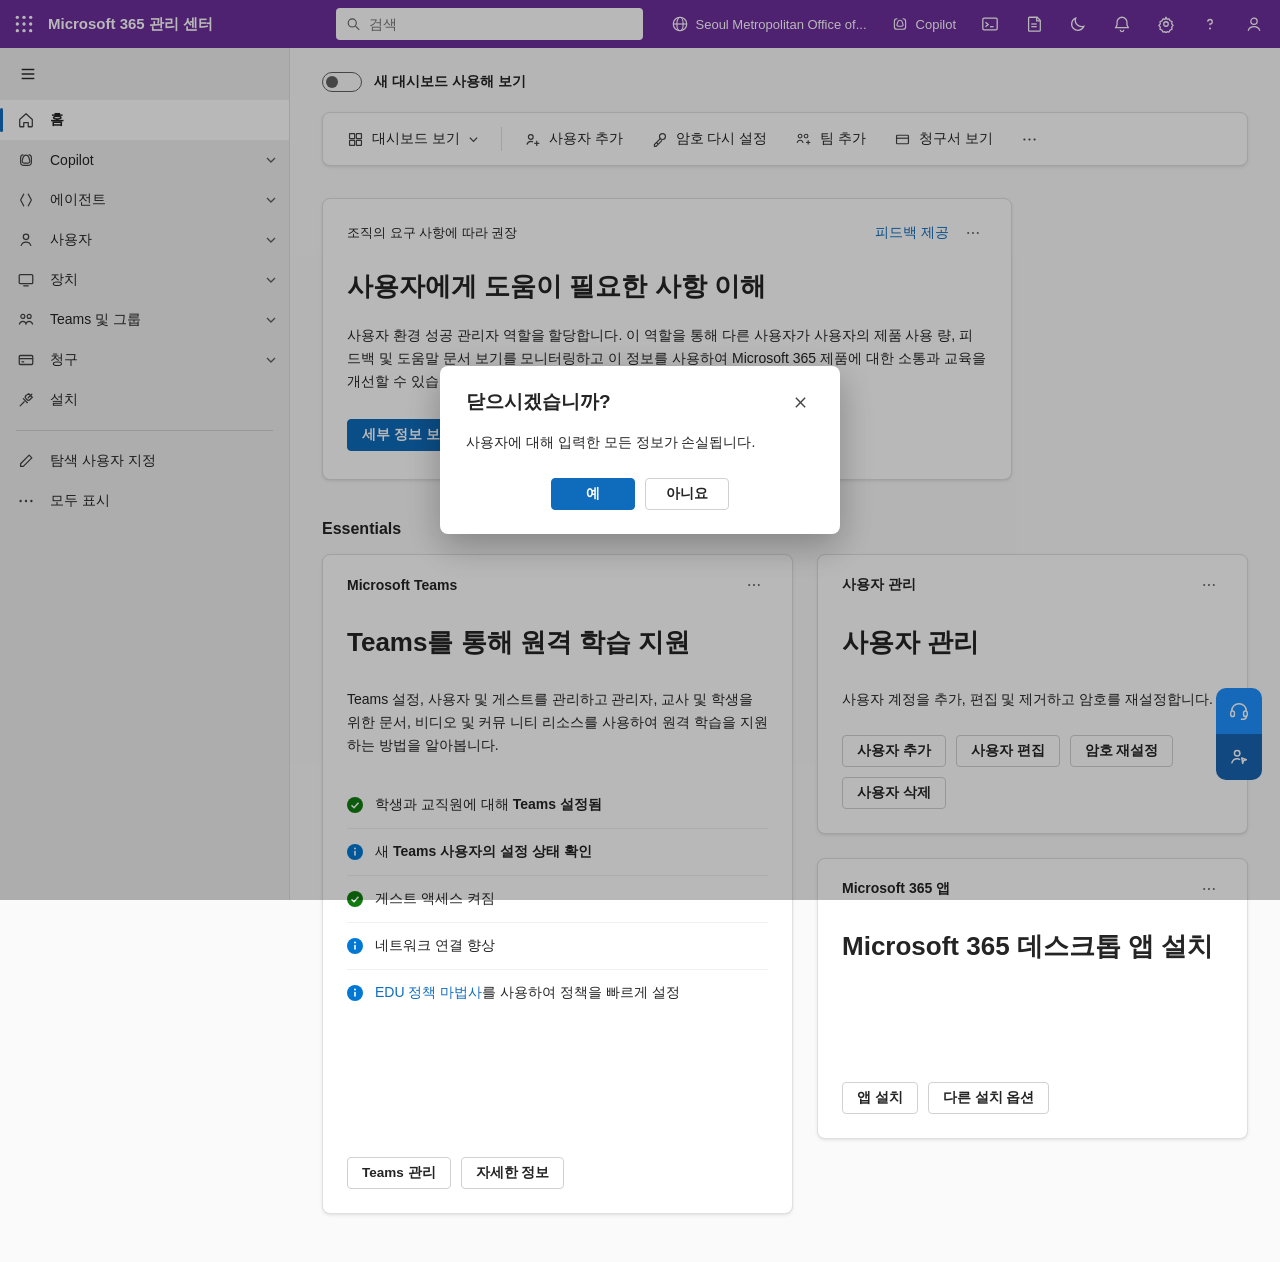
==== index.html @ 6710a13e "Add files via upload" ====
<!DOCTYPE html>
<html lang="ko">
<head>
<meta charset="UTF-8">
<meta name="viewport" content="width=device-width, initial-scale=1.0">
<title>홈 - Microsoft 365 관리 센터</title>
<link rel="stylesheet" href="styles.css">
</head>
<body>

<!-- ===== 상단 헤더 ===== -->
<header class="top-header">
  <div class="header-left">
    <button class="waffle-btn" title="앱 시작 관리자">
      <svg viewBox="0 0 24 24" width="20" height="20" fill="currentColor">
        <circle cx="4" cy="4" r="2"/><circle cx="12" cy="4" r="2"/><circle cx="20" cy="4" r="2"/>
        <circle cx="4" cy="12" r="2"/><circle cx="12" cy="12" r="2"/><circle cx="20" cy="12" r="2"/>
        <circle cx="4" cy="20" r="2"/><circle cx="12" cy="20" r="2"/><circle cx="20" cy="20" r="2"/>
      </svg>
    </button>
    <span class="header-title">Microsoft 365 관리 센터</span>
  </div>

  <div class="header-search">
    <svg viewBox="0 0 20 20" width="16" height="16" fill="none" stroke="currentColor" stroke-width="1.5">
      <circle cx="8.5" cy="8.5" r="5.5"/><line x1="13" y1="13" x2="18" y2="18"/>
    </svg>
    <input type="text" placeholder="검색">
  </div>

  <div class="header-right">
    <button class="header-org">
      <svg viewBox="0 0 20 20" width="18" height="18" fill="none" stroke="currentColor" stroke-width="1.3">
        <circle cx="10" cy="10" r="7.5"/>
        <ellipse cx="10" cy="10" rx="3.5" ry="7.5"/>
        <line x1="2.5" y1="10" x2="17.5" y2="10"/>
      </svg>
      <span>Seoul Metropolitan Office of...</span>
    </button>
    <button class="header-copilot">
      <svg viewBox="0 0 24 24" width="18" height="18" fill="none" stroke="currentColor" stroke-width="1.5">
        <path d="M12 3c4.97 0 9 4.03 9 9s-4.03 9-9 9-9-4.03-9-9 4.03-9 9-9z" opacity="0"/>
        <path d="M8 5c-2 0-3.5 1.5-3.5 3.5v7C4.5 17.5 6 19 8 19h8c2 0 3.5-1.5 3.5-3.5v-7C19.5 6.5 18 5 16 5" stroke-linecap="round"/>
        <path d="M9 9.5c.5-1.5 2-2.5 3-2.5s2.5 1 3 2.5l1 3c.5 1.5-.5 2.5-2 2.5h-4c-1.5 0-2.5-1-2-2.5l1-3z"/>
      </svg>
      <span>Copilot</span>
    </button>
    <button class="icon-btn" title="터미널">
      <svg viewBox="0 0 20 20" width="18" height="18" fill="none" stroke="currentColor" stroke-width="1.4">
        <rect x="2" y="3.5" width="16" height="13" rx="1.5"/>
        <polyline points="5,8 8,10.5 5,13"/><line x1="10" y1="13" x2="14" y2="13"/>
      </svg>
    </button>
    <button class="icon-btn" title="설명서">
      <svg viewBox="0 0 20 20" width="18" height="18" fill="none" stroke="currentColor" stroke-width="1.4">
        <path d="M5 2.5h8.5L17 6v11a1 1 0 0 1-1 1H5a1 1 0 0 1-1-1V3.5a1 1 0 0 1 1-1z"/>
        <polyline points="13,2.5 13,6.5 17,6.5"/><line x1="7" y1="10" x2="13" y2="10"/><line x1="7" y1="13" x2="13" y2="13"/>
      </svg>
    </button>
    <button class="icon-btn" title="다크 모드">
      <svg viewBox="0 0 20 20" width="18" height="18" fill="none" stroke="currentColor" stroke-width="1.4">
        <path d="M16.5 12.5A7 7 0 0 1 7.5 3.5a7 7 0 1 0 9 9z"/>
      </svg>
    </button>
    <button class="icon-btn" title="알림">
      <svg viewBox="0 0 20 20" width="18" height="18" fill="none" stroke="currentColor" stroke-width="1.4">
        <path d="M10 2.5a5.5 5.5 0 0 1 5.5 5.5v3l1.5 3h-14l1.5-3V8A5.5 5.5 0 0 1 10 2.5z"/>
        <path d="M8 16.5a2 2 0 0 0 4 0"/>
      </svg>
    </button>
    <button class="icon-btn" title="설정">
      <svg viewBox="0 0 20 20" width="18" height="18" fill="none" stroke="currentColor" stroke-width="1.4">
        <circle cx="10" cy="10" r="2.5"/>
        <path d="M10 2.5l1 2.2 2.4-.4 1.1 2.1 2.2 1-.4 2.4 1.6 1.8-1.6 1.8.4 2.4-2.2 1-1.1 2.1-2.4-.4-1 2.2-1-2.2-2.4.4-1.1-2.1-2.2-1 .4-2.4L2.1 11.7l1.6-1.8-.4-2.4 2.2-1 1.1-2.1 2.4.4 1-2.2z" stroke-linejoin="round"/>
      </svg>
    </button>
    <button class="icon-btn" title="도움말">
      <svg viewBox="0 0 20 20" width="18" height="18" fill="none" stroke="currentColor" stroke-width="1.4">
        <path d="M7.5 7.5A2.5 2.5 0 1 1 10 10v1.5"/><circle cx="10" cy="15" r="0.5" fill="currentColor"/>
      </svg>
    </button>
    <button class="icon-btn" title="계정">
      <svg viewBox="0 0 20 20" width="18" height="18" fill="none" stroke="currentColor" stroke-width="1.4">
        <circle cx="10" cy="7" r="3.5"/><path d="M3.5 17.5c1-3 3.5-4.5 6.5-4.5s5.5 1.5 6.5 4.5"/>
      </svg>
    </button>
  </div>
</header>

<div class="layout">

  <!-- ===== 좌측 메뉴 ===== -->
  <nav class="sidebar" id="sidebar">
    <button class="hamburger" id="hamburgerBtn" title="탐색 메뉴 축소">
      <svg viewBox="0 0 20 20" width="18" height="18" fill="none" stroke="currentColor" stroke-width="1.6">
        <line x1="3" y1="5" x2="17" y2="5"/><line x1="3" y1="10" x2="17" y2="10"/><line x1="3" y1="15" x2="17" y2="15"/>
      </svg>
    </button>

    <ul class="nav-list">
      <!-- 홈 -->
      <li class="nav-item active">
        <a href="#" class="nav-link" data-page="home">
          <span class="nav-icon">
            <svg viewBox="0 0 20 20" width="18" height="18" fill="none" stroke="currentColor" stroke-width="1.4">
              <path d="M3 9.5L10 3l7 6.5V17a.5.5 0 0 1-.5.5h-4V13h-5v4.5h-4A.5.5 0 0 1 3 17V9.5z" stroke-linejoin="round"/>
            </svg>
          </span>
          <span class="nav-label">홈</span>
        </a>
      </li>

      <!-- Copilot -->
      <li class="nav-item has-children">
        <button class="nav-link nav-toggle">
          <span class="nav-icon">
            <svg viewBox="0 0 20 20" width="18" height="18" fill="none" stroke="currentColor" stroke-width="1.3">
              <path d="M7 4c-1.8.3-3 1.8-3 3.6v4.8C4 14.5 5.7 16 7.8 16h4.4c2.1 0 3.8-1.5 3.8-3.6V7.6C16 5.8 14.8 4.3 13 4"/>
              <path d="M10 4.5c1.4 0 2.6.9 3 2.2l1.2 3.8c.5 1.6-.7 3-2.3 3H8.1c-1.6 0-2.8-1.4-2.3-3L7 6.7c.4-1.3 1.6-2.2 3-2.2z"/>
            </svg>
          </span>
          <span class="nav-label">Copilot</span>
          <span class="chevron">
            <svg viewBox="0 0 12 12" width="12" height="12" fill="none" stroke="currentColor" stroke-width="1.4">
              <polyline points="2,4 6,8 10,4"/>
            </svg>
          </span>
        </button>
        <ul class="sub-list">
          <li><a href="#">개요</a></li>
          <li><a href="#">커넥터</a></li>
          <li><a href="#">프롬프트</a></li>
          <li><a href="#">청구 및 사용량</a></li>
          <li><a href="#">설정</a></li>
          <li><a href="#">비용 관리</a></li>
        </ul>
      </li>

      <!-- 에이전트 -->
      <li class="nav-item has-children">
        <button class="nav-link nav-toggle">
          <span class="nav-icon">
            <svg viewBox="0 0 20 20" width="18" height="18" fill="none" stroke="currentColor" stroke-width="1.3">
              <path d="M7.5 3.5L4 10l3.5 6.5M12.5 3.5L16 10l-3.5 6.5" stroke-linecap="round" stroke-linejoin="round"/>
            </svg>
          </span>
          <span class="nav-label">에이전트</span>
          <span class="chevron">
            <svg viewBox="0 0 12 12" width="12" height="12" fill="none" stroke="currentColor" stroke-width="1.4">
              <polyline points="2,4 6,8 10,4"/>
            </svg>
          </span>
        </button>
        <ul class="sub-list">
          <li><a href="#">개요</a></li>
          <li><a href="#">모든 에이전트</a></li>
          <li><a href="#">도구</a></li>
          <li><a href="#">설정</a></li>
        </ul>
      </li>

      <!-- 사용자 -->
      <li class="nav-item has-children">
        <button class="nav-link nav-toggle">
          <span class="nav-icon">
            <svg viewBox="0 0 20 20" width="18" height="18" fill="none" stroke="currentColor" stroke-width="1.4">
              <circle cx="10" cy="6.5" r="3"/><path d="M4.5 16.5c.8-2.8 3-4.2 5.5-4.2s4.7 1.4 5.5 4.2"/>
            </svg>
          </span>
          <span class="nav-label">사용자</span>
          <span class="chevron">
            <svg viewBox="0 0 12 12" width="12" height="12" fill="none" stroke="currentColor" stroke-width="1.4">
              <polyline points="2,4 6,8 10,4"/>
            </svg>
          </span>
        </button>
        <ul class="sub-list">
          <li><a href="#" data-page="users">활성 사용자</a></li>
          <li><a href="#">연락처</a></li>
          <li><a href="#">게스트 사용자</a></li>
          <li><a href="#">삭제된 사용자</a></li>
        </ul>
      </li>

      <!-- 장치 -->
      <li class="nav-item has-children">
        <button class="nav-link nav-toggle">
          <span class="nav-icon">
            <svg viewBox="0 0 20 20" width="18" height="18" fill="none" stroke="currentColor" stroke-width="1.4">
              <rect x="2.5" y="4" width="15" height="10" rx="1"/><line x1="7" y1="16.5" x2="13" y2="16.5"/>
            </svg>
          </span>
          <span class="nav-label">장치</span>
          <span class="chevron">
            <svg viewBox="0 0 12 12" width="12" height="12" fill="none" stroke="currentColor" stroke-width="1.4">
              <polyline points="2,4 6,8 10,4"/>
            </svg>
          </span>
        </button>
        <ul class="sub-list">
          <li><a href="#">활성 장치</a></li>
          <li><a href="#">Autopilot</a></li>
        </ul>
      </li>

      <!-- Teams 및 그룹 -->
      <li class="nav-item has-children">
        <button class="nav-link nav-toggle">
          <span class="nav-icon">
            <svg viewBox="0 0 20 20" width="18" height="18" fill="none" stroke="currentColor" stroke-width="1.3">
              <circle cx="6.5" cy="6" r="2.2"/><circle cx="13.5" cy="6" r="2.2"/>
              <path d="M2.5 15c.6-2.2 2.1-3.5 4-3.5s3.4 1.3 4 3.5M9.5 15c.6-2.2 2.1-3.5 4-3.5s3.4 1.3 4 3.5"/>
            </svg>
          </span>
          <span class="nav-label">Teams 및 그룹</span>
          <span class="chevron">
            <svg viewBox="0 0 12 12" width="12" height="12" fill="none" stroke="currentColor" stroke-width="1.4">
              <polyline points="2,4 6,8 10,4"/>
            </svg>
          </span>
        </button>
        <ul class="sub-list">
          <li><a href="#">활성 팀 및 그룹</a></li>
          <li><a href="#">정책</a></li>
          <li><a href="#">삭제된 그룹</a></li>
          <li><a href="#">공유 사서함</a></li>
        </ul>
      </li>

      <!-- 청구 -->
      <li class="nav-item has-children">
        <button class="nav-link nav-toggle">
          <span class="nav-icon">
            <svg viewBox="0 0 20 20" width="18" height="18" fill="none" stroke="currentColor" stroke-width="1.4">
              <rect x="2.5" y="5" width="15" height="10" rx="1"/><line x1="2.5" y1="8.5" x2="17.5" y2="8.5"/><line x1="5" y1="12" x2="8" y2="12"/>
            </svg>
          </span>
          <span class="nav-label">청구</span>
          <span class="chevron">
            <svg viewBox="0 0 12 12" width="12" height="12" fill="none" stroke="currentColor" stroke-width="1.4">
              <polyline points="2,4 6,8 10,4"/>
            </svg>
          </span>
        </button>
        <ul class="sub-list">
          <li><a href="#">서비스 구매</a></li>
          <li><a href="#">사용자 제품</a></li>
          <li><a href="#">라이선스</a></li>
          <li><a href="#">라이선스 요청</a></li>
          <li><a href="#">청구 및 지불</a></li>
          <li><a href="#">청구 계정</a></li>
          <li><a href="#">결제 방법</a></li>
          <li><a href="#">청구 알림</a></li>
          <li><a href="#">종량제</a></li>
          <li><a href="#">비용 관리</a></li>
        </ul>
      </li>

      <!-- 설치 -->
      <li class="nav-item">
        <a href="#" class="nav-link">
          <span class="nav-icon">
            <svg viewBox="0 0 20 20" width="18" height="18" fill="none" stroke="currentColor" stroke-width="1.4">
              <path d="M12.5 7.5l4-4M13 3l4 4-2.5 2.5c-1 1-2.5 1-3.5 0l-1-1c-1-1-1-2.5 0-3.5L13 3zM8 12l-4.5 4.5M7 8.5l4.5 4.5" stroke-linecap="round"/>
            </svg>
          </span>
          <span class="nav-label">설치</span>
        </a>
      </li>

      <li class="nav-divider"></li>

      <!-- 탐색 사용자 지정 -->
      <li class="nav-item">
        <a href="#" class="nav-link">
          <span class="nav-icon">
            <svg viewBox="0 0 20 20" width="18" height="18" fill="none" stroke="currentColor" stroke-width="1.4">
              <path d="M13.5 3.5l3 3L7 16H4v-3l9.5-9.5z" stroke-linejoin="round"/>
            </svg>
          </span>
          <span class="nav-label">탐색 사용자 지정</span>
        </a>
      </li>

      <!-- 모두 표시 -->
      <li class="nav-item">
        <a href="#" class="nav-link">
          <span class="nav-icon">
            <svg viewBox="0 0 20 20" width="18" height="18" fill="currentColor">
              <circle cx="4" cy="10" r="1.3"/><circle cx="10" cy="10" r="1.3"/><circle cx="16" cy="10" r="1.3"/>
            </svg>
          </span>
          <span class="nav-label">모두 표시</span>
        </a>
      </li>
    </ul>
  </nav>

  <!-- ===== 메인 콘텐츠 ===== -->
  <main class="main-content">

  <!-- ===== 홈 페이지 ===== -->
  <div class="page" id="page-home">

    <!-- 새 대시보드 토글 -->
    <div class="dashboard-toggle-row">
      <label class="switch">
        <input type="checkbox" id="dashboardSwitch">
        <span class="slider"></span>
      </label>
      <span class="toggle-label">새 대시보드 사용해 보기</span>
    </div>

    <!-- 상단 도구 모음 -->
    <div class="toolbar">
      <button class="toolbar-btn toolbar-dropdown">
        <svg viewBox="0 0 20 20" width="17" height="17" fill="none" stroke="currentColor" stroke-width="1.4">
          <rect x="3" y="3" width="6" height="6" rx="0.5"/><rect x="11" y="3" width="6" height="6" rx="0.5"/>
          <rect x="3" y="11" width="6" height="6" rx="0.5"/><rect x="11" y="11" width="6" height="6" rx="0.5"/>
        </svg>
        <span>대시보드 보기</span>
        <svg viewBox="0 0 12 12" width="11" height="11" fill="none" stroke="currentColor" stroke-width="1.4">
          <polyline points="2,4 6,8 10,4"/>
        </svg>
      </button>
      <div class="toolbar-sep"></div>
      <button class="toolbar-btn">
        <svg viewBox="0 0 20 20" width="17" height="17" fill="none" stroke="currentColor" stroke-width="1.4">
          <circle cx="8" cy="7" r="2.8"/><path d="M3.5 16c.7-2.5 2.4-3.8 4.5-3.8 1 0 1.9.3 2.6.8"/>
          <line x1="15" y1="11.5" x2="15" y2="17.5"/><line x1="12" y1="14.5" x2="18" y2="14.5"/>
        </svg>
        <span>사용자 추가</span>
      </button>
      <button class="toolbar-btn">
        <svg viewBox="0 0 20 20" width="17" height="17" fill="none" stroke="currentColor" stroke-width="1.4">
          <circle cx="13.5" cy="6.5" r="3.5"/><path d="M11 9l-7 7v2h2l7-7M6.5 13.5l1.5 1.5"/>
        </svg>
        <span>암호 다시 설정</span>
      </button>
      <button class="toolbar-btn">
        <svg viewBox="0 0 20 20" width="17" height="17" fill="none" stroke="currentColor" stroke-width="1.3">
          <circle cx="6" cy="6" r="2.2"/><circle cx="13" cy="6" r="2.2"/>
          <path d="M2.5 14c.5-2 1.9-3.2 3.5-3.2s3 1.2 3.5 3.2"/>
          <line x1="15.5" y1="11" x2="15.5" y2="16"/><line x1="13" y1="13.5" x2="18" y2="13.5"/>
        </svg>
        <span>팀 추가</span>
      </button>
      <button class="toolbar-btn">
        <svg viewBox="0 0 20 20" width="17" height="17" fill="none" stroke="currentColor" stroke-width="1.4">
          <rect x="3" y="5" width="14" height="10" rx="1"/><line x1="3" y1="8.5" x2="17" y2="8.5"/>
        </svg>
        <span>청구서 보기</span>
      </button>
      <button class="toolbar-btn toolbar-more" title="추가 작업">
        <svg viewBox="0 0 20 20" width="17" height="17" fill="currentColor">
          <circle cx="4" cy="10" r="1.3"/><circle cx="10" cy="10" r="1.3"/><circle cx="16" cy="10" r="1.3"/>
        </svg>
      </button>
    </div>

    <!-- 권장 카드 -->
    <section class="reco-card">
      <div class="reco-header">
        <span class="reco-eyebrow">조직의 요구 사항에 따라 권장</span>
        <div class="reco-header-right">
          <a href="#" class="link-btn">피드백 제공</a>
          <button class="card-more" title="추가 작업">
            <svg viewBox="0 0 20 20" width="16" height="16" fill="currentColor">
              <circle cx="4" cy="10" r="1.3"/><circle cx="10" cy="10" r="1.3"/><circle cx="16" cy="10" r="1.3"/>
            </svg>
          </button>
        </div>
      </div>
      <h1 class="reco-title">사용자에게 도움이 필요한 사항 이해</h1>
      <p class="reco-desc">
        사용자 환경 성공 관리자 역할을 할당합니다. 이 역할을 통해 다른 사용자가 사용자의 제품 사용
        량, 피드백 및 도움말 문서 보기를 모니터링하고 이 정보를 사용하여 Microsoft 365 제품에 대한
        소통과 교육을 개선할 수 있습니다.
      </p>
      <button class="btn btn-primary">세부 정보 보기</button>
    </section>

    <!-- Essentials -->
    <h2 class="section-title">Essentials</h2>

    <div class="card-grid">

      <!-- Microsoft Teams 카드 -->
      <section class="card card-teams">
        <div class="card-header">
          <span class="card-name">Microsoft Teams</span>
          <button class="card-more" title="추가 작업">
            <svg viewBox="0 0 20 20" width="16" height="16" fill="currentColor">
              <circle cx="4" cy="10" r="1.3"/><circle cx="10" cy="10" r="1.3"/><circle cx="16" cy="10" r="1.3"/>
            </svg>
          </button>
        </div>
        <h3 class="card-title">Teams를 통해 원격 학습 지원</h3>
        <p class="card-desc">
          Teams 설정, 사용자 및 게스트를 관리하고 관리자, 교사 및 학생을 위한 문서, 비디오 및 커뮤
          니티 리소스를 사용하여 원격 학습을 지원하는 방법을 알아봅니다.
        </p>
        <ul class="check-list">
          <li>
            <span class="status-icon status-ok">
              <svg viewBox="0 0 16 16" width="16" height="16"><circle cx="8" cy="8" r="8" fill="#107c10"/><polyline points="4.5,8.2 7,10.7 11.5,5.7" fill="none" stroke="#fff" stroke-width="1.6"/></svg>
            </span>
            <span>학생과 교직원에 대해 <b>Teams 설정됨</b></span>
          </li>
          <li>
            <span class="status-icon status-info">
              <svg viewBox="0 0 16 16" width="16" height="16"><circle cx="8" cy="8" r="8" fill="#0078d4"/><rect x="7.2" y="6.7" width="1.6" height="5" rx="0.8" fill="#fff"/><circle cx="8" cy="4.5" r="1" fill="#fff"/></svg>
            </span>
            <span>새 <b>Teams 사용자의 설정 상태 확인</b></span>
          </li>
          <li>
            <span class="status-icon status-ok">
              <svg viewBox="0 0 16 16" width="16" height="16"><circle cx="8" cy="8" r="8" fill="#107c10"/><polyline points="4.5,8.2 7,10.7 11.5,5.7" fill="none" stroke="#fff" stroke-width="1.6"/></svg>
            </span>
            <span>게스트 액세스 켜짐</span>
          </li>
          <li>
            <span class="status-icon status-info">
              <svg viewBox="0 0 16 16" width="16" height="16"><circle cx="8" cy="8" r="8" fill="#0078d4"/><rect x="7.2" y="6.7" width="1.6" height="5" rx="0.8" fill="#fff"/><circle cx="8" cy="4.5" r="1" fill="#fff"/></svg>
            </span>
            <span>네트워크 연결 향상</span>
          </li>
          <li>
            <span class="status-icon status-info">
              <svg viewBox="0 0 16 16" width="16" height="16"><circle cx="8" cy="8" r="8" fill="#0078d4"/><rect x="7.2" y="6.7" width="1.6" height="5" rx="0.8" fill="#fff"/><circle cx="8" cy="4.5" r="1" fill="#fff"/></svg>
            </span>
            <span><a href="#" class="inline-link">EDU 정책 마법사</a>를 사용하여 정책을 빠르게 설정</span>
          </li>
        </ul>
        <div class="card-actions">
          <button class="btn">Teams 관리</button>
          <button class="btn">자세한 정보</button>
        </div>
      </section>

      <div class="card-col">
        <!-- 사용자 관리 카드 -->
        <section class="card">
          <div class="card-header">
            <span class="card-name">사용자 관리</span>
            <button class="card-more" title="추가 작업">
              <svg viewBox="0 0 20 20" width="16" height="16" fill="currentColor">
                <circle cx="4" cy="10" r="1.3"/><circle cx="10" cy="10" r="1.3"/><circle cx="16" cy="10" r="1.3"/>
              </svg>
            </button>
          </div>
          <h3 class="card-title">사용자 관리</h3>
          <p class="card-desc">사용자 계정을 추가, 편집 및 제거하고 암호를 재설정합니다.</p>
          <div class="card-actions">
            <button class="btn">사용자 추가</button>
            <button class="btn">사용자 편집</button>
            <button class="btn">암호 재설정</button>
            <button class="btn">사용자 삭제</button>
          </div>
        </section>

        <!-- Microsoft 365 앱 카드 -->
        <section class="card">
          <div class="card-header">
            <span class="card-name">Microsoft 365 앱</span>
            <button class="card-more" title="추가 작업">
              <svg viewBox="0 0 20 20" width="16" height="16" fill="currentColor">
                <circle cx="4" cy="10" r="1.3"/><circle cx="10" cy="10" r="1.3"/><circle cx="16" cy="10" r="1.3"/>
              </svg>
            </button>
          </div>
          <h3 class="card-title">Microsoft 365 데스크톱 앱 설치</h3>
          <div class="card-actions card-actions-bottom">
            <button class="btn">앱 설치</button>
            <button class="btn">다른 설치 옵션</button>
          </div>
        </section>
      </div>

    </div>
  </div><!-- /page-home -->

  <!-- ===== 활성 사용자 페이지 ===== -->
  <div class="page" id="page-users" hidden>

    <nav class="breadcrumb">
      <a href="#" data-page="home">홈</a>
      <span class="crumb-sep">
        <svg viewBox="0 0 12 12" width="11" height="11" fill="none" stroke="currentColor" stroke-width="1.4">
          <polyline points="4,2 8,6 4,10"/>
        </svg>
      </span>
      <span class="crumb-current">활성 사용자</span>
    </nav>

    <h1 class="page-title">활성 사용자</h1>

    <!-- 도구 모음 (기본) -->
    <div class="users-toolbar" id="toolbarDefault">
      <button class="toolbar-btn">
        <svg viewBox="0 0 20 20" width="17" height="17" fill="none" stroke="currentColor" stroke-width="1.4">
          <circle cx="8" cy="7" r="2.8"/><path d="M3.5 16c.7-2.5 2.4-3.8 4.5-3.8 1 0 1.9.3 2.6.8"/>
          <line x1="15" y1="11.5" x2="15" y2="17.5"/><line x1="12" y1="14.5" x2="18" y2="14.5"/>
        </svg>
        <span>사용자 추가</span>
      </button>
      <button class="toolbar-btn">
        <svg viewBox="0 0 20 20" width="17" height="17" fill="none" stroke="currentColor" stroke-width="1.4">
          <rect x="4" y="2.5" width="12" height="15" rx="1"/><line x1="7" y1="6.5" x2="13" y2="6.5"/><line x1="7" y1="10" x2="13" y2="10"/><line x1="7" y1="13.5" x2="11" y2="13.5"/>
        </svg>
        <span>사용자 서식 파일</span>
      </button>
      <button class="toolbar-btn">
        <svg viewBox="0 0 20 20" width="17" height="17" fill="none" stroke="currentColor" stroke-width="1.3">
          <circle cx="6" cy="6.5" r="2.3"/><circle cx="12.5" cy="6.5" r="2.3"/>
          <path d="M2.5 14.5c.5-2 1.9-3.2 3.5-3.2s3 1.2 3.5 3.2M9.5 14.5c.5-2 1.9-3.2 3-3.2"/>
          <line x1="16" y1="11" x2="16" y2="16"/><line x1="13.5" y1="13.5" x2="18.5" y2="13.5"/>
        </svg>
        <span>여러 사용자 추가</span>
      </button>
      <button class="toolbar-btn">
        <svg viewBox="0 0 20 20" width="17" height="17" fill="none" stroke="currentColor" stroke-width="1.4">
          <rect x="4.5" y="8.5" width="11" height="8" rx="1"/><path d="M7 8.5V6.5a3 3 0 0 1 6 0v2"/>
        </svg>
        <span>다단계 인증</span>
      </button>
      <button class="toolbar-btn">
        <svg viewBox="0 0 20 20" width="17" height="17" fill="none" stroke="currentColor" stroke-width="1.4">
          <circle cx="8" cy="7" r="2.8"/><path d="M3.5 16c.7-2.5 2.4-3.8 4.5-3.8 1 0 1.9.3 2.6.8"/>
          <line x1="13" y1="12.5" x2="17.5" y2="17"/><line x1="17.5" y1="12.5" x2="13" y2="17"/>
        </svg>
        <span>사용자 삭제</span>
      </button>
      <button class="toolbar-btn">
        <svg viewBox="0 0 20 20" width="17" height="17" fill="none" stroke="currentColor" stroke-width="1.4">
          <path d="M16.5 10a6.5 6.5 0 1 1-2-4.7"/><polyline points="14.5,2.5 14.8,5.6 11.7,5.9"/>
        </svg>
        <span>새로 고침</span>
      </button>
      <button class="toolbar-btn">
        <svg viewBox="0 0 20 20" width="17" height="17" fill="none" stroke="currentColor" stroke-width="1.4">
          <circle cx="13.5" cy="6.5" r="3.5"/><path d="M11 9l-7 7v2h2l7-7M6.5 13.5l1.5 1.5"/>
        </svg>
        <span>암호 초기화</span>
      </button>

      <button class="toolbar-btn">
        <svg viewBox="0 0 20 20" width="17" height="17" fill="none" stroke="currentColor" stroke-width="1.4">
          <path d="M10 3v9M6.5 8.5L10 12l3.5-3.5"/><line x1="4" y1="16.5" x2="16" y2="16.5"/>
        </svg>
        <span>사용자 내보내기</span>
      </button>

      <div class="users-search">
        <svg viewBox="0 0 20 20" width="15" height="15" fill="none" stroke="currentColor" stroke-width="1.5">
          <circle cx="8.5" cy="8.5" r="5.5"/><line x1="13" y1="13" x2="18" y2="18"/>
        </svg>
        <input type="text" id="userSearch" placeholder="활성 사용자 검색 목록">
      </div>
      <button class="toolbar-btn">
        <svg viewBox="0 0 20 20" width="17" height="17" fill="none" stroke="currentColor" stroke-width="1.4">
          <line x1="3" y1="6" x2="17" y2="6"/><line x1="3" y1="10" x2="13" y2="10"/><line x1="3" y1="14" x2="9" y2="14"/>
        </svg>
        <span>보기 변경</span>
      </button>
      <button class="toolbar-btn toolbar-more" title="추가 작업">
        <svg viewBox="0 0 20 20" width="17" height="17" fill="currentColor">
          <circle cx="4" cy="10" r="1.3"/><circle cx="10" cy="10" r="1.3"/><circle cx="16" cy="10" r="1.3"/>
        </svg>
      </button>
    </div>

    <!-- 도구 모음 (사용자 선택 시) -->
    <div class="users-toolbar" id="toolbarSelected" hidden>
      <button class="toolbar-btn">
        <svg viewBox="0 0 20 20" width="17" height="17" fill="none" stroke="currentColor" stroke-width="1.4">
          <circle cx="8" cy="7" r="2.8"/><path d="M3.5 16c.7-2.5 2.4-3.8 4.5-3.8 1 0 1.9.3 2.6.8"/>
          <line x1="15" y1="11.5" x2="15" y2="17.5"/><line x1="12" y1="14.5" x2="18" y2="14.5"/>
        </svg>
        <span>사용자 추가</span>
      </button>
      <button class="toolbar-btn">
        <svg viewBox="0 0 20 20" width="17" height="17" fill="none" stroke="currentColor" stroke-width="1.4">
          <rect x="4.5" y="8.5" width="11" height="8" rx="1"/><path d="M7 8.5V6.5a3 3 0 0 1 6 0v2"/>
        </svg>
        <span>다단계 인증</span>
      </button>
      <button class="toolbar-btn">
        <svg viewBox="0 0 20 20" width="17" height="17" fill="none" stroke="currentColor" stroke-width="1.4">
          <path d="M16.5 10a6.5 6.5 0 1 1-2-4.7"/><polyline points="14.5,2.5 14.8,5.6 11.7,5.9"/>
        </svg>
        <span>새로 고침</span>
      </button>
      <button class="toolbar-btn">
        <svg viewBox="0 0 20 20" width="17" height="17" fill="none" stroke="currentColor" stroke-width="1.4">
          <circle cx="8" cy="7" r="2.8"/><path d="M3.5 16c.7-2.5 2.4-3.8 4.5-3.8 1 0 1.9.3 2.6.8"/>
          <line x1="13" y1="12.5" x2="17.5" y2="17"/><line x1="17.5" y1="12.5" x2="13" y2="17"/>
        </svg>
        <span>사용자 삭제</span>
      </button>
      <button class="toolbar-btn" id="resetPwSelected">
        <svg viewBox="0 0 20 20" width="17" height="17" fill="none" stroke="currentColor" stroke-width="1.4">
          <circle cx="13.5" cy="6.5" r="3.5"/><path d="M11 9l-7 7v2h2l7-7M6.5 13.5l1.5 1.5"/>
        </svg>
        <span>암호 초기화</span>
      </button>
      <button class="toolbar-btn">
        <svg viewBox="0 0 20 20" width="17" height="17" fill="none" stroke="currentColor" stroke-width="1.4">
          <rect x="3" y="5" width="14" height="10" rx="1"/><line x1="3" y1="8.5" x2="17" y2="8.5"/><line x1="6" y1="12" x2="10" y2="12"/>
        </svg>
        <span>제품 라이선스 관리</span>
      </button>
      <button class="toolbar-btn">
        <svg viewBox="0 0 20 20" width="17" height="17" fill="none" stroke="currentColor" stroke-width="1.4">
          <circle cx="8" cy="7" r="2.8"/><path d="M3.5 16c.7-2.5 2.4-3.8 4.5-3.8 1 0 1.9.3 2.6.8"/>
          <circle cx="15" cy="14" r="2.5"/><line x1="15" y1="10" x2="15" y2="11.5"/><line x1="15" y1="16.5" x2="15" y2="18"/>
        </svg>
        <span>역할 관리</span>
      </button>
      <button class="toolbar-btn">
        <svg viewBox="0 0 20 20" width="17" height="17" fill="none" stroke="currentColor" stroke-width="1.4">
          <path d="M10 3v9M6.5 8.5L10 12l3.5-3.5"/><line x1="4" y1="16.5" x2="16" y2="16.5"/>
        </svg>
        <span>사용자 내보내기</span>
      </button>

      <div class="users-search">
        <svg viewBox="0 0 20 20" width="15" height="15" fill="none" stroke="currentColor" stroke-width="1.5">
          <circle cx="8.5" cy="8.5" r="5.5"/><line x1="13" y1="13" x2="18" y2="18"/>
        </svg>
        <input type="text" id="userSearchSelected" placeholder="활성 사용자 검색 목록">
      </div>
      <button class="toolbar-btn toolbar-more" title="추가 작업">
        <svg viewBox="0 0 20 20" width="17" height="17" fill="currentColor">
          <circle cx="4" cy="10" r="1.3"/><circle cx="10" cy="10" r="1.3"/><circle cx="16" cy="10" r="1.3"/>
        </svg>
      </button>
    </div>

    <!-- 필터 -->
    <div class="filter-row">
      <span class="filter-label">필터 집합:</span>
      <button class="filter-dropdown">
        <b>자주 사용되는 항목</b>
        <svg viewBox="0 0 12 12" width="11" height="11" fill="none" stroke="currentColor" stroke-width="1.4">
          <polyline points="2,4 6,8 10,4"/>
        </svg>
      </button>
      <button class="filter-pill">라이선스</button>
      <button class="filter-pill">로그인 상태</button>
      <button class="filter-pill">도메인</button>
      <button class="filter-pill">위치</button>
    </div>

    <!-- 사용자 테이블 -->
    <div class="users-table-wrap">
      <table class="users-table">
        <thead>
          <tr>
            <th class="col-check"><input type="checkbox" id="checkAll"></th>
            <th class="col-name">
              <span class="th-sort">표시 이름
                <svg viewBox="0 0 12 12" width="11" height="11" fill="none" stroke="currentColor" stroke-width="1.4">
                  <line x1="6" y1="10" x2="6" y2="2"/><polyline points="3,5 6,2 9,5"/>
                </svg>
              </span>
            </th>
            <th class="col-id">사용자 이름</th>
            <th class="col-license">라이선스</th>
            <th class="col-columns">
              <button class="col-select-btn">
                <svg viewBox="0 0 20 20" width="16" height="16" fill="none" stroke="currentColor" stroke-width="1.4">
                  <rect x="3" y="4" width="14" height="12" rx="1"/><line x1="8" y1="4" x2="8" y2="16"/><line x1="13" y1="4" x2="13" y2="16"/>
                </svg>
                <span>열 선택</span>
              </button>
            </th>
          </tr>
        </thead>
        <tbody id="usersTbody"></tbody>
      </table>
    </div>

  </div><!-- /page-users -->

  </main>
</div>

<!-- ===== 사용자 추가 마법사 ===== -->
<div class="wizard-root" id="addUserWizard" hidden>
  <div class="wizard-panel">
    <div class="wizard-header">
      <h1>사용자 추가</h1>
    </div>

    <div class="wizard-body">
      <!-- 단계 표시기 -->
      <aside class="wizard-stepper" id="wizardStepper"></aside>

      <!-- 단계별 콘텐츠 -->
      <div class="wizard-content">

        <!-- 1단계: 기본 사항 -->
        <section class="wizard-step" data-step="1">
          <h2 class="wizard-title">기본 사항 설정</h2>
          <p class="wizard-desc">시작하려면 사용자로 추가할 사람에 대한 기본 정보를 입력하세요.</p>

          <div class="form-row two-col">
            <div class="form-field">
              <label>성</label>
              <input type="text" class="text-input" id="fLast">
            </div>
            <div class="form-field">
              <label>이름</label>
              <input type="text" class="text-input" id="fFirst">
            </div>
          </div>

          <div class="form-field form-block">
            <label>표시 이름 <span class="req">*</span></label>
            <input type="text" class="text-input" id="fDisplay">
          </div>

          <div class="form-row username-row">
            <div class="form-field grow">
              <label>사용자 이름 <span class="req">*</span></label>
              <input type="text" class="text-input" id="fUsername">
            </div>
            <span class="at-sign">@</span>
            <div class="form-field domain-field">
              <label>도메인</label>
              <select class="text-input" id="fDomain">
                <option>schoolname.sen.hs.kr</option>
              </select>
            </div>
          </div>

          <label class="checkbox-line">
            <input type="checkbox" id="fAutoPw">
            <span>자동으로 암호 만들기</span>
          </label>

          <div class="form-field form-block pw-block">
            <label>암호 <span class="req">*</span></label>
            <div class="pw-wrap">
              <input type="password" class="text-input" id="fPassword">
              <button type="button" class="pw-toggle" id="pwToggle" title="암호 표시">
                <svg viewBox="0 0 20 20" width="16" height="16" fill="none" stroke="currentColor" stroke-width="1.4">
                  <path d="M2 10s3-5.5 8-5.5S18 10 18 10s-3 5.5-8 5.5S2 10 2 10z"/><circle cx="10" cy="10" r="2.3"/>
                </svg>
              </button>
            </div>
          </div>

          <label class="checkbox-line">
            <input type="checkbox" id="fChangePw">
            <span>이 사용자가 처음 로그인할 때 암호를 변경하도록 설정</span>
          </label>
        </section>

        <!-- 2단계: 제품 라이선스 -->
        <section class="wizard-step" data-step="2" hidden>
          <h2 class="wizard-title">제품 라이선스 할당</h2>
          <p class="wizard-desc">이 사용자에게 원하는 라이선스를 할당합니다.</p>

          <div class="form-field loc-field">
            <label>위치 선택 <span class="req">*</span></label>
            <select class="text-input" id="fLocation">
              <option>한국</option>
              <option>미국</option>
              <option>일본</option>
            </select>
          </div>

          <div class="section-divider"></div>

          <!-- 라이선스 섹션 -->
          <button type="button" class="collapse-header" id="licHeader">
            <span class="collapse-title">라이선스(<span id="licCount">0</span>) <span class="req">*</span></span>
            <svg class="collapse-chevron up" viewBox="0 0 12 12" width="13" height="13" fill="none" stroke="currentColor" stroke-width="1.4">
              <polyline points="2,4 6,8 10,4"/>
            </svg>
          </button>

          <div id="licSection">
            <label class="radio-line">
              <input type="radio" name="licMode" value="assign" checked>
              <span>사용자에게 제품 라이선스 할당</span>
            </label>

            <div class="license-list" id="licenseList"></div>

            <label class="radio-line">
              <input type="radio" name="licMode" value="none">
              <span>제품 라이선스 없이 사용자 만들기(권장하지 않음)</span>
            </label>
            <p class="radio-note">
              제품 라이선스를 할당하기 전까지는 Microsoft 365에 액세스할 수 없거나 액세스가 제한될
              수 있습니다.
            </p>
          </div>

          <div class="section-divider"></div>

          <!-- 앱 섹션 -->
          <button type="button" class="collapse-header" id="appsHeader">
            <span class="collapse-title">앱(<span id="appCount">0</span>)</span>
            <svg class="collapse-chevron" viewBox="0 0 12 12" width="13" height="13" fill="none" stroke="currentColor" stroke-width="1.4">
              <polyline points="2,4 6,8 10,4"/>
            </svg>
          </button>

          <div id="appsSection" hidden>
            <div class="form-field apps-filter">
              <label>앱 표시:</label>
              <select class="text-input">
                <option>모든 라이선스</option>
                <option>학생용 Microsoft 365 A3 사용 혜택</option>
              </select>
            </div>
            <label class="checkbox-line apps-all-line">
              <input type="checkbox" id="appsAll" checked>
              <span>모두 선택</span>
            </label>
            <div class="app-list" id="appList"></div>
          </div>
        </section>

        <!-- 3단계: 설정(선택 사항) -->
        <section class="wizard-step" data-step="3" hidden>

          <!-- 역할 섹션 -->
          <button type="button" class="collapse-header" id="roleHeader">
            <span class="collapse-title">역할 (사용자: 관리 액세스 권한 없음)</span>
            <svg class="collapse-chevron up" viewBox="0 0 12 12" width="13" height="13" fill="none" stroke="currentColor" stroke-width="1.4">
              <polyline points="2,4 6,8 10,4"/>
            </svg>
          </button>

          <div id="roleSection">
            <p class="section-desc">
              관리자 역할은 관리자 센터에서 데이터를 보고 작업을 완료할 수 있는 권한을 사용자에게 부여합니다. 최소 허용 역할을 할당하여 사
              용자에게 필요한 액세스만 부여합니다.
            </p>
            <a href="#" class="inline-link block-link">관리자 역할에 대한 자세한 정보</a>

            <label class="radio-line">
              <input type="radio" name="roleMode" value="user" checked>
              <span>사용자(관리자 센터 액세스 권한 없음)</span>
            </label>
            <label class="radio-line">
              <input type="radio" name="roleMode" value="admin">
              <span>관리 센터 액세스</span>
            </label>
            <p class="radio-note">
              전역 읽기 권한자는 관리 센터에 대한 읽기 전용 권한을 갖는 반면, 전역 관리자는 모든 설정을 편집할 수 있는 무제한 권한을 갖
              습니다. 할당된 역할에 따라 사용자가 볼 수 있는 내용과 수행할 수 있는 작업이 더욱 제한됩니다.
            </p>

            <div class="role-list" id="roleList">
              <label class="role-item"><input type="checkbox" class="role-check" disabled><span class="role-name">AI 관리자</span><span class="info-icon">&#9432;</span></label>
              <label class="role-item"><input type="checkbox" class="role-check" disabled><span class="role-name">Exchange 관리자</span><span class="info-icon">&#9432;</span></label>
              <label class="role-item"><input type="checkbox" class="role-check" disabled><span class="role-name">SharePoint 관리자</span><span class="info-icon">&#9432;</span></label>
              <label class="role-item"><input type="checkbox" class="role-check" disabled><span class="role-name">Teams 관리자</span><span class="info-icon">&#9432;</span></label>
              <label class="role-item"><input type="checkbox" class="role-check" disabled><span class="role-name">사용자 관리자</span><span class="info-icon">&#9432;</span></label>
              <label class="role-item"><input type="checkbox" class="role-check" disabled><span class="role-name">사용자 환경 성공 관리자</span><span class="info-icon">&#9432;</span></label>
              <label class="role-item"><input type="checkbox" class="role-check" disabled><span class="role-name">서비스 지원 관리자</span><span class="info-icon">&#9432;</span></label>
              <label class="role-item"><input type="checkbox" class="role-check" disabled><span class="role-name">전역 관리자</span><span class="info-icon">&#9432;</span></label>
              <label class="role-item"><input type="checkbox" class="role-check" disabled><span class="role-name">전역 읽기 권한자</span><span class="info-icon">&#9432;</span></label>
              <label class="role-item"><input type="checkbox" class="role-check" disabled><span class="role-name">헬프 데스크 관리자</span><span class="info-icon">&#9432;</span></label>
            </div>
          </div>

          <div class="section-divider"></div>

          <!-- 프로필 정보 섹션 -->
          <button type="button" class="collapse-header" id="profileHeader">
            <span class="collapse-title">프로필 정보</span>
            <svg class="collapse-chevron up" viewBox="0 0 12 12" width="13" height="13" fill="none" stroke="currentColor" stroke-width="1.4">
              <polyline points="2,4 6,8 10,4"/>
            </svg>
          </button>

          <div id="profileSection">
            <div class="form-field form-block profile-wide">
              <label>직함</label>
              <input type="text" class="text-input profile-input" id="pTitle">
            </div>
            <div class="form-field form-block profile-wide">
              <label>부서</label>
              <input type="text" class="text-input profile-input" id="pDept">
            </div>
            <div class="form-field form-block profile-wide">
              <label>사무실</label>
              <input type="text" class="text-input profile-input" id="pOffice">
            </div>
            <div class="form-row two-col">
              <div class="form-field">
                <label>사무실 전화</label>
                <input type="text" class="text-input profile-input" id="pPhone">
              </div>
              <div class="form-field">
                <label>팩스 번호</label>
                <input type="text" class="text-input profile-input" id="pFax">
              </div>
            </div>
            <div class="form-field form-block profile-wide">
              <label>휴대폰</label>
              <input type="text" class="text-input profile-input" id="pMobile">
            </div>
            <div class="form-field form-block profile-wide">
              <label>주소</label>
              <input type="text" class="text-input profile-input" id="pAddr">
            </div>
            <div class="form-row two-col">
              <div class="form-field">
                <label>구/군/시</label>
                <input type="text" class="text-input profile-input" id="pCity">
              </div>
              <div class="form-field">
                <label>시/도</label>
                <input type="text" class="text-input profile-input" id="pState">
              </div>
            </div>
            <div class="form-row two-col">
              <div class="form-field">
                <label>우편 번호</label>
                <input type="text" class="text-input profile-input" id="pZip">
              </div>
              <div class="form-field">
                <label>국가 또는 지역</label>
                <select class="text-input" id="pCountry">
                  <option>위치 선택</option>
                  <option>한국</option>
                  <option>미국</option>
                  <option>일본</option>
                </select>
              </div>
            </div>
          </div>
        </section>

        <!-- 4단계: 마침 -->
        <section class="wizard-step" data-step="4" hidden>
          <h2 class="wizard-title">검토 후 완료</h2>

          <div class="review-box">
            <div class="review-group review-intro">
              <h3>할당된 설정</h3>
              <p>추가를 완료하기 전에 이 사용자에 대한 모든 정보 및 설정을 검토하세요.</p>
            </div>

            <div class="review-group">
              <h3>표시 이름 및 사용자 이름</h3>
              <p id="revName">-</p>
              <p id="revId">-</p>
              <a href="#" class="edit-link" data-goto="1">편집</a>
            </div>

            <div class="review-group">
              <h3>암호</h3>
              <p id="revPwType">유형: 사용자 지정 암호</p>
              <a href="#" class="edit-link" data-goto="1">편집</a>
            </div>

            <div class="review-group">
              <h3>제품 라이선스</h3>
              <p id="revLoc">위치: 한국</p>
              <p id="revLicense">-</p>
              <p id="revApps">-</p>
              <a href="#" class="edit-link" data-goto="2">편집</a>
            </div>

            <div class="review-group">
              <h3 id="revRoleTitle">역할 (기본값)</h3>
              <p id="revRole">사용자(관리자 센터 액세스 권한 없음)</p>
              <a href="#" class="edit-link" data-goto="3">편집</a>
            </div>

            <div class="review-group">
              <h3>프로필 정보</h3>
              <p id="revProfile">-</p>
              <a href="#" class="edit-link" data-goto="3">편집</a>
            </div>
          </div>
        </section>

      </div>
    </div>

    <div class="wizard-footer">
      <button class="btn" id="wizBack" hidden>뒤로</button>
      <button class="btn btn-primary" id="wizNext" disabled>다음</button>
      <button class="btn wizard-cancel" id="wizCancel">취소</button>
    </div>
  </div>
</div>

<!-- ===== 마법사 취소 확인 팝업 ===== -->
<div class="confirm-overlay" id="cancelConfirm" hidden>
  <div class="confirm-dialog">
    <div class="confirm-head">
      <h3>닫으시겠습니까?</h3>
      <button class="confirm-x" id="confirmX" title="닫기">
        <svg viewBox="0 0 14 14" width="13" height="13" fill="none" stroke="currentColor" stroke-width="1.5">
          <line x1="2" y1="2" x2="12" y2="12"/><line x1="12" y1="2" x2="2" y2="12"/>
        </svg>
      </button>
    </div>
    <p class="confirm-msg">사용자에 대해 입력한 모든 정보가 손실됩니다.</p>
    <div class="confirm-actions">
      <button class="btn btn-primary" id="confirmYes">예</button>
      <button class="btn" id="confirmNo">아니요</button>
    </div>
  </div>
</div>

<!-- ===== 암호 초기화 패널 ===== -->
<div class="reset-root" id="resetPanel" hidden>
  <div class="reset-panel">
    <div class="reset-header">
      <h1>암호 초기화</h1>
      <button class="confirm-x" id="resetX" title="닫기">
        <svg viewBox="0 0 14 14" width="13" height="13" fill="none" stroke="currentColor" stroke-width="1.5">
          <line x1="2" y1="2" x2="12" y2="12"/><line x1="12" y1="2" x2="2" y2="12"/>
        </svg>
      </button>
    </div>

    <div class="reset-body">
      <div class="reset-userinfo">
        <span class="reset-avatar">
          <svg viewBox="0 0 20 20" width="20" height="20" fill="none" stroke="currentColor" stroke-width="1.4">
            <circle cx="10" cy="7" r="3.5"/><path d="M3.5 17.5c1-3 3.5-4.5 6.5-4.5s5.5 1.5 6.5 4.5"/>
          </svg>
        </span>
        <div>
          <div class="reset-user-name" id="resetUserName">-</div>
          <div class="reset-user-id" id="resetUserId">-</div>
        </div>
      </div>

      <div id="resetForm">
        <p class="reset-desc">이 사용자의 암호를 초기화합니다. 새 암호를 자동으로 만들거나 직접 만들 수 있습니다.</p>

        <label class="checkbox-line">
          <input type="checkbox" id="rAutoPw" checked>
          <span>자동으로 암호 만들기</span>
        </label>

        <div class="form-field form-block pw-block">
          <label>암호</label>
          <div class="pw-wrap">
            <input type="password" class="text-input" id="rPassword" disabled>
            <button type="button" class="pw-toggle" id="rPwToggle" title="암호 표시">
              <svg viewBox="0 0 20 20" width="16" height="16" fill="none" stroke="currentColor" stroke-width="1.4">
                <path d="M2 10s3-5.5 8-5.5S18 10 18 10s-3 5.5-8 5.5S2 10 2 10z"/><circle cx="10" cy="10" r="2.3"/>
              </svg>
            </button>
          </div>
        </div>

        <label class="checkbox-line">
          <input type="checkbox" id="rChangePw" checked>
          <span>이 사용자가 처음 로그인할 때 암호를 변경하도록 설정</span>
        </label>
      </div>

      <div id="resetResult" hidden>
        <div class="reset-success">
          <span class="status-icon">
            <svg viewBox="0 0 16 16" width="18" height="18"><circle cx="8" cy="8" r="8" fill="#107c10"/><polyline points="4.5,8.2 7,10.7 11.5,5.7" fill="none" stroke="#fff" stroke-width="1.6"/></svg>
          </span>
          <b>암호가 초기화되었습니다.</b>
        </div>
        <p class="reset-desc">아래 임시 암호를 사용자에게 안전한 방법으로 전달하세요.</p>
        <div class="reset-pw-box" id="resetNewPw">-</div>
        <p class="reset-note" id="resetNote">이 사용자는 처음 로그인할 때 암호를 변경해야 합니다.</p>
      </div>
    </div>

    <div class="reset-footer">
      <button class="btn btn-primary" id="resetSubmit">암호 초기화</button>
      <button class="btn" id="resetClose">닫기</button>
    </div>
  </div>
</div>

<!-- ===== 사용자 삭제 패널 ===== -->
<div class="reset-root" id="deletePanel" hidden>
  <div class="delete-panel">
    <div class="delete-topbar">
      <button class="confirm-x" id="delBack" title="뒤로" hidden>
        <svg viewBox="0 0 20 20" width="17" height="17" fill="none" stroke="currentColor" stroke-width="1.6">
          <line x1="17" y1="10" x2="3" y2="10"/><polyline points="9,4 3,10 9,16"/>
        </svg>
      </button>
      <span class="topbar-spacer"></span>
      <button class="confirm-x" id="delX" title="닫기">
        <svg viewBox="0 0 14 14" width="13" height="13" fill="none" stroke="currentColor" stroke-width="1.5">
          <line x1="2" y1="2" x2="12" y2="12"/><line x1="12" y1="2" x2="2" y2="12"/>
        </svg>
      </button>
    </div>

    <div class="delete-body">

      <!-- 1) 사용자 선택 -->
      <div id="delPick">
        <h1 class="delete-title">사용자 삭제</h1>
        <p class="delete-desc">사용자, 게스트 사용자, 공유 사서함, 회의실 사서함 및 장비 사서함을 삭제합니다.</p>

        <div class="del-search">
          <svg viewBox="0 0 20 20" width="15" height="15" fill="none" stroke="currentColor" stroke-width="1.5">
            <circle cx="8.5" cy="8.5" r="5.5"/><line x1="13" y1="13" x2="18" y2="18"/>
          </svg>
          <input type="text" id="delSearch" placeholder="표시 이름 또는 사용자 이름으로 검색">
        </div>

        <label class="checkbox-line del-all-line">
          <input type="checkbox" id="delAll">
          <span>모두 선택</span>
        </label>

        <div class="del-list" id="delList"></div>
      </div>

      <!-- 2) 삭제 확인 -->
      <div id="delConfirmView" hidden>
        <h1 class="delete-title" id="delConfirmTitle">삭제</h1>
        <p class="delete-desc">
          이 사용자의 계정을 삭제하면 최대 30일 내에 계정과 데이터를 복원할 수 있습니다. 일정 항목은
          즉시 삭제되며 복원할 수 없습니다.
        </p>

        <div class="del-banner" id="delBanner">
          <span class="info-icon">&#9432;</span>
          <span><b id="delBannerLic">-</b>이(가) 할당 해제되어 다른 사용자가 사용할 수 있음</span>
        </div>

        <h3 class="del-section-title">전자 메일 및 OneDrive</h3>

        <div class="del-opt disabled">
          <input type="checkbox" disabled>
          <div>
            <div class="del-opt-title">전자 메일 별칭을 즉시 사용할 수 있도록 설정 <span class="info-icon">&#9432;</span></div>
            <div class="del-opt-sub">전자 메일 별칭 없음</div>
          </div>
        </div>

        <div class="del-opt disabled">
          <input type="checkbox" disabled>
          <div>
            <div class="del-opt-title">사서함에서 대리인 액세스 제거 <span class="info-icon">&#9432;</span></div>
            <div class="del-opt-sub">이 사용자의 전자 메일에 대한 권한이 있는 다른 사용자가 없습니다.</div>
          </div>
        </div>

        <div class="del-opt disabled">
          <input type="checkbox" disabled>
          <div>
            <div class="del-opt-title">사용자가 삭제된 후 30일 동안 다른 사용자에게 이 사용자의 OneDrive 파일에 대한 액세스 권한 부여</div>
            <div class="del-opt-sub">이 사용자는 OneDrive을(를) 프로비전하지 않았습니다.</div>
          </div>
        </div>

        <label class="del-opt">
          <input type="checkbox">
          <div>
            <div class="del-opt-title">다른 사용자에게 이 사용자의 전자 메일에 대한 액세스 권한 부여 <span class="info-icon">&#9432;</span></div>
            <div class="del-opt-sub">사서함이 공유 사서함으로 변환되며 전자 메일은 삭제되지 않습니다.</div>
          </div>
        </label>
      </div>

      <!-- 2b) 여러 명 삭제 확인 -->
      <div id="delBulkConfirmView" hidden>
        <h1 class="delete-title">사용자 삭제</h1>
        <p class="del-bulk-count" id="delBulkCount">사용자 2명 선택됨</p>
        <p class="delete-desc">
          삭제한 후 최대 30일 동안 삭제된 사용자와 일정 항목과 별칭을 제외하고 사용자의 데이터를 복원
          할 수 있습니다. 라이선스는 다른 사용자에 게 즉시 할당할 수 있습니다. 30일이 지나면 데이터가
          영구적으로 삭제됩니다.
        </p>
      </div>

      <!-- 3b) 여러 명 삭제 완료 -->
      <div id="delBulkDoneView" hidden>
        <h1 class="delete-title bulk-done-title">
          <span class="status-icon">
            <svg viewBox="0 0 16 16" width="26" height="26"><circle cx="8" cy="8" r="8" fill="#107c10"/><polyline points="4.5,8.2 7,10.7 11.5,5.7" fill="none" stroke="#fff" stroke-width="1.6"/></svg>
          </span>
          <span id="delBulkDoneTitle">삭제된 사용자: 2</span>
        </h1>
        <p class="delete-desc">
          삭제된 사용자는 <a href="#" class="inline-link">삭제된 사용자</a>에서 최대 30일까지 복원할 수 있습니다. &gt;
        </p>

        <table class="bulk-done-table">
          <thead>
            <tr><th>사용자</th><th>상태</th></tr>
          </thead>
          <tbody id="delBulkDoneRows"></tbody>
        </table>
      </div>

      <!-- 3) 삭제 완료 -->
      <div id="delDoneView" hidden>
        <h1 class="delete-title" id="delDoneTitle">삭제되었습니다.</h1>
        <p class="delete-desc">
          <a href="#" class="inline-link">삭제한 사용자</a> 목록에서 최대 30일 동안 삭제된 사용자를 복원할 수 있고 일정 항목 및 별칭을 제
          외한 해당 사용자의 데이터를 복구할 수 있습니다.
        </p>

        <div class="del-done-group" id="delDoneLicGroup">
          <div class="del-done-line">
            <span class="status-icon">
              <svg viewBox="0 0 16 16" width="17" height="17"><circle cx="8" cy="8" r="8" fill="#107c10"/><polyline points="4.5,8.2 7,10.7 11.5,5.7" fill="none" stroke="#fff" stroke-width="1.6"/></svg>
            </span>
            <span>라이선스 할당 취소됨</span>
          </div>
          <ul class="del-done-lics" id="delDoneLics"></ul>
        </div>

        <div class="del-done-group">
          <div class="del-done-line">
            <span class="status-icon">
              <svg viewBox="0 0 16 16" width="17" height="17"><circle cx="8" cy="8" r="8" fill="#107c10"/><polyline points="4.5,8.2 7,10.7 11.5,5.7" fill="none" stroke="#fff" stroke-width="1.6"/></svg>
            </span>
            <span>사용자 계정이 삭제되었습니다.</span>
          </div>
        </div>
      </div>

    </div>

    <div class="delete-footer">
      <button class="btn btn-primary" id="delSelectBtn" disabled>선택</button>
      <button class="btn btn-primary" id="delDeleteBtn" hidden>사용자 삭제</button>
      <button class="btn" id="delCancelBtn">취소</button>
      <button class="btn" id="delCloseBtn" hidden>닫기</button>
    </div>
  </div>
</div>

<!-- 우측 하단 플로팅 버튼 -->
<div class="floating-btns">
  <button class="fab fab-support" title="지원">
    <svg viewBox="0 0 24 24" width="22" height="22" fill="none" stroke="#fff" stroke-width="1.6">
      <path d="M4 12a8 8 0 0 1 16 0"/>
      <rect x="3" y="12" width="4" height="6" rx="2"/>
      <rect x="17" y="12" width="4" height="6" rx="2"/>
      <path d="M20 17v1a3 3 0 0 1-3 3h-3"/>
    </svg>
  </button>
  <button class="fab fab-feedback" title="피드백">
    <svg viewBox="0 0 24 24" width="22" height="22" fill="none" stroke="#fff" stroke-width="1.6">
      <circle cx="10" cy="8" r="3"/><path d="M4 19c.9-3.2 3.2-5 6-5 1.2 0 2.3.3 3.2 1"/>
      <path d="M15 13l5 2-3 1-1 3-1-6z" stroke-linejoin="round"/>
    </svg>
  </button>
</div>

<script src="script.js"></script>
</body>
</html>
---- styles.css ----
/* ===== Microsoft 365 관리 센터 클론 ===== */
* {
  margin: 0;
  padding: 0;
  box-sizing: border-box;
}

:root {
  --m365-purple: #6c2e9c;
  --m365-purple-dark: #5c2687;
  --fluent-blue: #0f6cbd;
  --fluent-blue-hover: #115ea3;
  --text-primary: #242424;
  --text-secondary: #616161;
  --bg-page: #fafafa;
  --bg-sidebar: #f0f0f0;
  --border: #e0e0e0;
  --card-shadow: 0 1.6px 3.6px rgba(0,0,0,.08), 0 0.3px 0.9px rgba(0,0,0,.06);
  --font: "Segoe UI", "Malgun Gothic", "맑은 고딕", -apple-system, BlinkMacSystemFont, "Apple SD Gothic Neo", sans-serif;
}

html, body {
  height: 100%;
  font-family: var(--font);
  color: var(--text-primary);
  background: var(--bg-page);
}

button {
  font-family: var(--font);
  cursor: pointer;
  background: none;
  border: none;
  color: inherit;
}

a { text-decoration: none; color: inherit; }

/* ===== 상단 헤더 ===== */
.top-header {
  position: fixed;
  top: 0; left: 0; right: 0;
  height: 48px;
  background: var(--m365-purple);
  color: #fff;
  display: flex;
  align-items: center;
  z-index: 100;
  padding-right: 4px;
}

.header-left {
  display: flex;
  align-items: center;
  flex: 0 0 auto;
  min-width: 320px;
}

.waffle-btn {
  width: 48px;
  height: 48px;
  display: flex;
  align-items: center;
  justify-content: center;
  color: #fff;
}
.waffle-btn:hover { background: var(--m365-purple-dark); }

.header-title {
  font-size: 15px;
  font-weight: 600;
  white-space: nowrap;
}

.header-search {
  flex: 0 1 580px;
  height: 32px;
  background: #fff;
  border-radius: 4px;
  display: flex;
  align-items: center;
  padding: 0 10px;
  gap: 8px;
  color: #616161;
  margin: 0 16px;
}

.header-search input {
  border: none;
  outline: none;
  width: 100%;
  font-size: 13.5px;
  font-family: var(--font);
  background: transparent;
}

.header-right {
  margin-left: auto;
  display: flex;
  align-items: center;
  height: 100%;
}

.header-org, .header-copilot {
  display: flex;
  align-items: center;
  gap: 7px;
  height: 100%;
  padding: 0 12px;
  color: #fff;
  font-size: 13px;
  white-space: nowrap;
}
.header-org:hover, .header-copilot:hover { background: var(--m365-purple-dark); }

.icon-btn {
  width: 44px;
  height: 48px;
  display: flex;
  align-items: center;
  justify-content: center;
  color: #fff;
}
.icon-btn:hover { background: var(--m365-purple-dark); }

/* ===== 레이아웃 ===== */
.layout {
  display: flex;
  padding-top: 48px;
  min-height: 100vh;
}

/* ===== 사이드바 ===== */
.sidebar {
  width: 290px;
  flex-shrink: 0;
  background: var(--bg-sidebar);
  border-right: 1px solid var(--border);
  height: calc(100vh - 48px);
  position: sticky;
  top: 48px;
  overflow-y: auto;
  padding-bottom: 24px;
  transition: width .15s ease;
}

.hamburger {
  width: 48px;
  height: 44px;
  display: flex;
  align-items: center;
  justify-content: center;
  color: var(--text-primary);
  margin: 4px 0 4px 4px;
  border-radius: 4px;
}
.hamburger:hover { background: #e0e0e0; }

.nav-list { list-style: none; }

.nav-item { position: relative; }

.nav-link {
  display: flex;
  align-items: center;
  width: 100%;
  height: 40px;
  padding: 0 12px 0 16px;
  font-size: 14px;
  color: var(--text-primary);
  text-align: left;
  gap: 14px;
}
.nav-link:hover { background: #e0e0e0; }

.nav-icon {
  width: 20px;
  display: flex;
  align-items: center;
  justify-content: center;
  flex-shrink: 0;
  color: #424242;
}

.nav-label {
  flex: 1;
  white-space: nowrap;
  overflow: hidden;
  text-overflow: ellipsis;
}

.chevron {
  display: flex;
  align-items: center;
  color: #616161;
  transition: transform .15s ease;
}
.nav-item.expanded > .nav-link .chevron { transform: rotate(180deg); }

/* 활성 항목 (홈) */
.nav-item.active > .nav-link {
  background: #fff;
  font-weight: 600;
}
.nav-item.active > .nav-link::before {
  content: "";
  position: absolute;
  left: 0; top: 8px; bottom: 8px;
  width: 3px;
  border-radius: 2px;
  background: var(--fluent-blue);
}

/* 하위 메뉴 */
.sub-list {
  list-style: none;
  overflow: hidden;
  max-height: 0;
  transition: max-height .2s ease;
}
.nav-item.expanded .sub-list { max-height: 500px; }

.sub-list a {
  display: block;
  height: 38px;
  line-height: 38px;
  padding-left: 50px;
  font-size: 13.5px;
  color: var(--text-primary);
  white-space: nowrap;
  overflow: hidden;
  text-overflow: ellipsis;
}
.sub-list a:hover { background: #e0e0e0; }

.nav-divider {
  height: 1px;
  background: #d1d1d1;
  margin: 10px 16px;
}

/* 사이드바 축소 상태 */
.sidebar.collapsed { width: 48px; }
.sidebar.collapsed .nav-label,
.sidebar.collapsed .chevron,
.sidebar.collapsed .sub-list { display: none; }
.sidebar.collapsed .nav-link { padding: 0 14px; }

/* ===== 메인 콘텐츠 ===== */
.main-content {
  flex: 1;
  padding: 20px 32px 48px;
  max-width: 1500px;
}

/* 새 대시보드 토글 */
.dashboard-toggle-row {
  display: flex;
  align-items: center;
  gap: 12px;
  margin: 4px 0 20px;
}

.toggle-label { font-size: 14px; font-weight: 600; }

.switch {
  position: relative;
  display: inline-block;
  width: 40px;
  height: 20px;
}
.switch input { opacity: 0; width: 0; height: 0; }
.slider {
  position: absolute;
  inset: 0;
  background: transparent;
  border: 1px solid #616161;
  border-radius: 20px;
  transition: .15s;
}
.slider::before {
  content: "";
  position: absolute;
  width: 12px;
  height: 12px;
  left: 3px;
  top: 3px;
  border-radius: 50%;
  background: #616161;
  transition: .15s;
}
.switch input:checked + .slider {
  background: var(--fluent-blue);
  border-color: var(--fluent-blue);
}
.switch input:checked + .slider::before {
  transform: translateX(20px);
  background: #fff;
}

/* 도구 모음 */
.toolbar {
  display: flex;
  align-items: center;
  gap: 4px;
  background: #fff;
  border: 1px solid var(--border);
  border-radius: 8px;
  box-shadow: var(--card-shadow);
  padding: 8px 12px;
  margin-bottom: 32px;
  flex-wrap: wrap;
}

.toolbar-btn {
  display: flex;
  align-items: center;
  gap: 8px;
  height: 36px;
  padding: 0 12px;
  font-size: 13.5px;
  border-radius: 4px;
  color: var(--text-primary);
}
.toolbar-btn:hover { background: #f5f5f5; }
.toolbar-btn svg { color: #424242; }

.toolbar-sep {
  width: 1px;
  height: 24px;
  background: var(--border);
  margin: 0 6px;
}

/* ===== 권장 카드 ===== */
.reco-card {
  background: #fff;
  border: 1px solid var(--border);
  border-radius: 8px;
  box-shadow: var(--card-shadow);
  padding: 20px 24px 28px;
  max-width: 690px;
  margin-bottom: 40px;
}

.reco-header {
  display: flex;
  align-items: center;
  justify-content: space-between;
  margin-bottom: 22px;
}

.reco-eyebrow { font-size: 13px; color: var(--text-primary); }

.reco-header-right {
  display: flex;
  align-items: center;
  gap: 10px;
}

.link-btn {
  color: var(--fluent-blue);
  font-size: 13.5px;
}
.link-btn:hover { text-decoration: underline; }

.card-more {
  width: 28px;
  height: 28px;
  display: flex;
  align-items: center;
  justify-content: center;
  border-radius: 4px;
  color: #616161;
}
.card-more:hover { background: #f5f5f5; }

.reco-title {
  font-size: 26px;
  font-weight: 700;
  margin-bottom: 20px;
}

.reco-desc {
  font-size: 14px;
  line-height: 1.65;
  color: var(--text-primary);
  margin-bottom: 26px;
}

/* 버튼 */
.btn {
  height: 32px;
  padding: 0 14px;
  font-size: 13.5px;
  font-weight: 600;
  border-radius: 4px;
  border: 1px solid #d1d1d1;
  background: #fff;
  color: var(--text-primary);
  white-space: nowrap;
}
.btn:hover { background: #f5f5f5; }

.btn-primary {
  background: var(--fluent-blue);
  border-color: var(--fluent-blue);
  color: #fff;
}
.btn-primary:hover { background: var(--fluent-blue-hover); }

/* ===== Essentials ===== */
.section-title {
  font-size: 16px;
  font-weight: 700;
  margin-bottom: 16px;
}

.card-grid {
  display: grid;
  grid-template-columns: minmax(420px, 690px) minmax(380px, 690px);
  gap: 24px;
  align-items: start;
}

.card-col {
  display: flex;
  flex-direction: column;
  gap: 24px;
}

.card {
  background: #fff;
  border: 1px solid var(--border);
  border-radius: 8px;
  box-shadow: var(--card-shadow);
  padding: 16px 24px 24px;
  display: flex;
  flex-direction: column;
}

.card-header {
  display: flex;
  align-items: center;
  justify-content: space-between;
  margin-bottom: 26px;
}

.card-name { font-size: 14px; font-weight: 600; }

.card-title {
  font-size: 26px;
  font-weight: 700;
  margin-bottom: 28px;
}

.card-desc {
  font-size: 14px;
  line-height: 1.65;
  margin-bottom: 24px;
}

/* 체크리스트 */
.check-list {
  list-style: none;
  margin-bottom: 28px;
}

.check-list li {
  display: flex;
  align-items: center;
  gap: 12px;
  padding: 14px 0;
  font-size: 14px;
  border-bottom: 1px solid #f0f0f0;
}
.check-list li:last-child { border-bottom: none; }

.status-icon { display: flex; flex-shrink: 0; }

.inline-link { color: var(--fluent-blue); }
.inline-link:hover { text-decoration: underline; }

.card-actions {
  display: flex;
  gap: 10px;
  flex-wrap: wrap;
  margin-top: auto;
}

.card-actions-bottom { padding-top: 90px; }

.card-teams { min-height: 660px; }

/* ===== 플로팅 버튼 ===== */
.floating-btns {
  position: fixed;
  right: 18px;
  bottom: 120px;
  display: flex;
  flex-direction: column;
  z-index: 50;
}

.fab {
  width: 46px;
  height: 46px;
  display: flex;
  align-items: center;
  justify-content: center;
}

.fab-support {
  background: #1e90ff;
  border-radius: 10px 10px 0 0;
}
.fab-feedback {
  background: #1663b0;
  border-radius: 0 0 10px 10px;
}
.fab:hover { filter: brightness(1.08); }

/* ===== 활성 사용자 페이지 ===== */
.breadcrumb {
  display: flex;
  align-items: center;
  gap: 8px;
  font-size: 13.5px;
  margin: 12px 0 22px;
  padding-left: 4px;
}
.breadcrumb a { color: var(--fluent-blue); }
.breadcrumb a:hover { text-decoration: underline; }
.crumb-sep { display: flex; color: #616161; }
.crumb-current { color: var(--text-primary); }

.page-title {
  font-size: 30px;
  font-weight: 700;
  margin-bottom: 34px;
  padding-left: 4px;
}

/* 사용자 도구 모음 (플랫 스타일) */
.users-toolbar {
  display: flex;
  align-items: center;
  gap: 2px;
  flex-wrap: wrap;
  margin-bottom: 28px;
}

.users-search {
  margin-left: auto;
  display: flex;
  align-items: center;
  gap: 8px;
  width: 250px;
  height: 34px;
  border: 1px solid #d1d1d1;
  border-radius: 4px;
  padding: 0 10px;
  background: #fff;
  color: #616161;
}
.users-search input {
  border: none;
  outline: none;
  width: 100%;
  font-size: 13.5px;
  font-family: var(--font);
  background: transparent;
}

/* 필터 행 */
.filter-row {
  display: flex;
  align-items: center;
  gap: 10px;
  margin-bottom: 30px;
  flex-wrap: wrap;
}

.filter-label { font-size: 14px; }

.filter-dropdown {
  display: flex;
  align-items: center;
  gap: 7px;
  font-size: 14px;
  padding: 5px 8px;
  border-radius: 4px;
}
.filter-dropdown:hover { background: #f0f0f0; }

.filter-pill {
  font-size: 13px;
  padding: 5px 14px;
  border-radius: 16px;
  background: #f0f0f0;
  color: var(--text-primary);
}
.filter-pill:hover { background: #e0e0e0; }

/* 사용자 테이블 */
.users-table-wrap { overflow-x: auto; }

.users-table {
  width: 100%;
  border-collapse: collapse;
  font-size: 13.5px;
}

.users-table th {
  text-align: left;
  font-weight: 600;
  padding: 10px 12px;
  border-bottom: 1px solid var(--border);
  white-space: nowrap;
  color: var(--text-primary);
}

.users-table td {
  padding: 13px 12px;
  border-bottom: 1px solid #f0f0f0;
  vertical-align: middle;
}

.users-table tbody tr:hover { background: #f5f5f5; }

.col-check { width: 36px; }
.col-check input {
  width: 16px;
  height: 16px;
  accent-color: var(--fluent-blue);
  cursor: pointer;
}

.col-name { min-width: 280px; }
.col-id { min-width: 260px; color: var(--text-primary); }
.col-license { min-width: 320px; max-width: 420px; }
.col-columns { width: 110px; text-align: right; }

.th-sort {
  display: inline-flex;
  align-items: center;
  gap: 5px;
  cursor: pointer;
}
.th-sort svg { color: #616161; }

.col-select-btn {
  display: inline-flex;
  align-items: center;
  gap: 6px;
  font-size: 13px;
  color: var(--text-primary);
  padding: 4px 8px;
  border-radius: 4px;
  white-space: nowrap;
}
.col-select-btn:hover { background: #f0f0f0; }

.name-cell {
  display: flex;
  align-items: center;
  justify-content: space-between;
  gap: 8px;
}

.display-name { font-weight: 600; }
.users-table tbody tr:hover .display-name {
  text-decoration: underline;
  cursor: pointer;
}

.name-cell-icons {
  display: flex;
  align-items: center;
  gap: 4px;
}

/* 열쇠 아이콘: 기본 숨김, 행 호버 또는 초기화된 계정에서 표시 */
.key-btn {
  width: 26px;
  height: 26px;
  display: flex;
  align-items: center;
  justify-content: center;
  border-radius: 4px;
  visibility: hidden;
}
.users-table tbody tr:hover .key-btn,
.users-table tbody tr.has-key .key-btn { visibility: visible; }
.key-btn:hover { background: #e8e8e8; }

/* 선택된 행 강조 */
.users-table tbody tr.selected { background: #f0f0f0; }

.row-more {
  width: 26px;
  height: 26px;
  display: flex;
  align-items: center;
  justify-content: center;
  border-radius: 4px;
  color: #616161;
}
.row-more:hover { background: #e8e8e8; }

/* 하위 메뉴 활성 표시 */
.sub-list li { position: relative; }
.sub-list a.active {
  background: #fff;
  font-weight: 600;
}
.sub-list a.active::before {
  content: "";
  position: absolute;
  left: 34px;
  top: 8px;
  bottom: 8px;
  width: 3px;
  border-radius: 2px;
  background: var(--fluent-blue);
}

/* ===== 사용자 추가 마법사 ===== */
.wizard-root {
  position: fixed;
  inset: 48px 0 0 0;
  z-index: 200;
}

.wizard-panel {
  position: absolute;
  top: 0; right: 0; bottom: 0;
  width: calc(100% - 425px);
  min-width: 760px;
  background: #fff;
  box-shadow: -8px 0 28px rgba(0, 0, 0, 0.22);
  display: flex;
  flex-direction: column;
  animation: wizard-slide-in 0.25s ease;
}

@keyframes wizard-slide-in {
  from { transform: translateX(40px); opacity: 0; }
  to   { transform: translateX(0);    opacity: 1; }
}

.wizard-header {
  padding: 22px 40px 14px;
}
.wizard-header h1 {
  font-size: 24px;
  font-weight: 700;
}

.wizard-body {
  flex: 1;
  display: flex;
  overflow: hidden;
}

/* 단계 표시기 */
.wizard-stepper {
  width: 285px;
  flex-shrink: 0;
  padding: 48px 0 0 60px;
  border-right: 1px solid var(--border);
}

.step-item {
  position: relative;
  display: flex;
  align-items: center;
  gap: 16px;
  padding-bottom: 52px;
  font-size: 14px;
}
.step-item:not(:last-child)::before {
  content: "";
  position: absolute;
  left: 9px;
  top: 24px;
  bottom: 4px;
  width: 2px;
  background: #c7c7c7;
}
.step-item.done:not(:last-child)::before { background: var(--fluent-blue); }

.step-circle {
  width: 20px;
  height: 20px;
  border-radius: 50%;
  border: 2px solid #616161;
  background: #fff;
  flex-shrink: 0;
  display: flex;
  align-items: center;
  justify-content: center;
  z-index: 1;
}
.step-item.current .step-circle {
  border-color: var(--fluent-blue);
  background: var(--fluent-blue);
}
.step-item.done .step-circle {
  border-color: var(--fluent-blue);
  background: var(--fluent-blue);
  color: #fff;
}
.step-item.current .step-label { font-weight: 600; }

/* 콘텐츠 영역 */
.wizard-content {
  flex: 1;
  overflow-y: auto;
  padding: 44px 64px 44px 60px;
}

.wizard-title {
  font-size: 26px;
  font-weight: 700;
  margin-bottom: 26px;
}

.wizard-desc {
  font-size: 14px;
  margin-bottom: 44px;
}

/* 폼 필드 */
.form-field label,
.apps-filter label {
  display: block;
  font-size: 13.5px;
  font-weight: 600;
  margin-bottom: 6px;
}

.req { color: #d13438; }

.text-input {
  width: 100%;
  height: 34px;
  border: 1px solid #616161;
  border-radius: 2px;
  padding: 0 10px;
  font-size: 14px;
  font-family: var(--font);
  background: #fff;
  outline-color: var(--fluent-blue);
}
.text-input:disabled { background: #f0f0f0; color: #a0a0a0; border-color: #c8c8c8; }

select.text-input { cursor: pointer; }

.form-row { display: flex; gap: 36px; }
.two-col { margin-bottom: 34px; }
.two-col .form-field { flex: 0 0 320px; }

.form-block { max-width: 680px; margin-bottom: 34px; }

.username-row {
  align-items: flex-end;
  gap: 12px;
  max-width: 680px;
  margin-bottom: 20px;
}
.username-row .grow { flex: 1; }
.at-sign { padding-bottom: 8px; font-size: 14px; }
.domain-field { flex: 0 0 320px; }

.checkbox-line {
  display: flex;
  align-items: center;
  gap: 9px;
  font-size: 14px;
  margin-bottom: 22px;
  cursor: pointer;
}
.checkbox-line input {
  width: 16px;
  height: 16px;
  accent-color: var(--fluent-blue);
  cursor: pointer;
}

.pw-block { margin-left: 30px; max-width: 650px; }
.pw-wrap { position: relative; }
.pw-wrap .text-input { padding-right: 38px; }
.pw-toggle {
  position: absolute;
  right: 6px;
  top: 50%;
  transform: translateY(-50%);
  width: 26px;
  height: 26px;
  display: flex;
  align-items: center;
  justify-content: center;
  border-radius: 3px;
  color: #616161;
}
.pw-toggle:hover { background: #f0f0f0; }

/* 2단계: 라이선스 */
.loc-field { max-width: 220px; margin-bottom: 40px; }

.section-divider {
  height: 1px;
  background: var(--border);
  margin: 28px 0 18px;
}

.collapse-header {
  display: flex;
  align-items: center;
  justify-content: space-between;
  width: 100%;
  padding: 6px 0;
  font-size: 15px;
  font-weight: 600;
  color: var(--text-primary);
  margin-bottom: 16px;
  text-align: left;
}
.collapse-chevron { transition: transform 0.15s ease; color: #424242; }
.collapse-chevron.up { transform: rotate(180deg); }

.radio-line {
  display: flex;
  align-items: center;
  gap: 9px;
  font-size: 14px;
  margin-bottom: 18px;
  cursor: pointer;
}
.radio-line input {
  width: 16px;
  height: 16px;
  accent-color: var(--fluent-blue);
  cursor: pointer;
}

.radio-note {
  font-size: 13.5px;
  line-height: 1.6;
  color: var(--text-primary);
  margin: -6px 0 20px 25px;
  max-width: 640px;
}

.license-list { margin: 4px 0 22px 25px; }

.license-item {
  display: flex;
  align-items: flex-start;
  gap: 11px;
  margin-bottom: 22px;
  cursor: pointer;
}
.license-item input {
  width: 16px;
  height: 16px;
  margin-top: 2px;
  accent-color: var(--fluent-blue);
  cursor: pointer;
}
.license-name { font-size: 14px; font-weight: 600; }
.license-avail { font-size: 13px; color: var(--text-primary); margin-top: 4px; }

/* 앱 목록 */
.apps-filter { max-width: 440px; margin: 8px 0 18px; }
.apps-all-line { margin-bottom: 26px; }

.app-item {
  display: flex;
  align-items: flex-start;
  gap: 11px;
  margin-bottom: 24px;
  cursor: pointer;
}
.app-item input {
  width: 16px;
  height: 16px;
  margin-top: 2px;
  accent-color: var(--fluent-blue);
  cursor: pointer;
}
.app-item input:disabled { accent-color: #c8c8c8; cursor: default; }
.app-name { font-size: 14px; font-weight: 600; }
.app-sub { font-size: 13px; margin-top: 4px; }
.app-note { font-size: 13px; margin-top: 4px; }

/* 3단계: 역할 / 프로필 */
.section-desc {
  font-size: 14px;
  line-height: 1.7;
  margin-bottom: 12px;
  max-width: 880px;
}

.block-link {
  display: inline-block;
  font-size: 14px;
  margin-bottom: 30px;
}

.role-list { margin: 4px 0 10px 25px; }

.role-item {
  display: flex;
  align-items: center;
  gap: 10px;
  margin-bottom: 22px;
  font-size: 14px;
  color: #a0a0a0;
  cursor: default;
}
.role-list.enabled .role-item {
  color: var(--text-primary);
  cursor: pointer;
}
.role-item input {
  width: 16px;
  height: 16px;
  accent-color: var(--fluent-blue);
}
.role-list.enabled .role-item input { cursor: pointer; }

.info-icon { font-size: 14px; color: inherit; }

.profile-wide { max-width: 880px; }

/* 4단계: 검토 */
.review-box { max-width: 760px; }
.review-group { margin-bottom: 34px; }
.review-group h3 { font-size: 15px; font-weight: 700; margin-bottom: 10px; }
.review-group p { font-size: 14px; line-height: 1.7; }
.review-intro { margin-bottom: 40px; }
.review-intro p { margin-top: -2px; }

.edit-link {
  display: inline-block;
  margin-top: 8px;
  font-size: 14px;
  color: var(--fluent-blue);
}
.edit-link:hover { text-decoration: underline; }
.review-sub { color: var(--text-secondary); }

/* 푸터 */
.wizard-footer {
  display: flex;
  align-items: center;
  gap: 10px;
  border-top: 1px solid var(--border);
  padding: 16px 28px;
}
.wizard-footer .btn { min-width: 62px; height: 34px; }
.wizard-footer .btn:disabled {
  background: #f0f0f0;
  border-color: #f0f0f0;
  color: #a0a0a0;
  cursor: default;
}
.wizard-cancel { margin-left: auto; }

/* ===== 취소 확인 팝업 ===== */
.confirm-overlay {
  position: fixed;
  inset: 0;
  z-index: 300;
  background: rgba(0, 0, 0, 0.28);
  display: flex;
  align-items: center;
  justify-content: center;
}

.confirm-dialog {
  width: 400px;
  background: #fff;
  border-radius: 8px;
  box-shadow: 0 12px 36px rgba(0, 0, 0, 0.28);
  padding: 22px 26px 24px;
  animation: wizard-slide-in 0.15s ease;
}

.confirm-head {
  display: flex;
  align-items: center;
  justify-content: space-between;
  margin-bottom: 18px;
}
.confirm-head h3 { font-size: 19px; font-weight: 700; }

.confirm-x {
  width: 28px;
  height: 28px;
  display: flex;
  align-items: center;
  justify-content: center;
  border-radius: 4px;
  color: #424242;
}
.confirm-x:hover { background: #f0f0f0; }

.confirm-msg {
  font-size: 14px;
  margin-bottom: 26px;
}

.confirm-actions {
  display: flex;
  justify-content: center;
  gap: 10px;
}
.confirm-actions .btn { min-width: 84px; }

/* ===== 암호 초기화 패널 ===== */
.reset-root {
  position: fixed;
  inset: 48px 0 0 0;
  z-index: 250;
}

.reset-panel {
  position: absolute;
  top: 0; right: 0; bottom: 0;
  width: 560px;
  max-width: 92%;
  background: #fff;
  box-shadow: -8px 0 28px rgba(0, 0, 0, 0.22);
  display: flex;
  flex-direction: column;
  animation: wizard-slide-in 0.25s ease;
}

.reset-header {
  display: flex;
  align-items: center;
  justify-content: space-between;
  padding: 22px 28px 14px;
}
.reset-header h1 { font-size: 22px; font-weight: 700; }

.reset-body {
  flex: 1;
  overflow-y: auto;
  padding: 14px 28px 28px;
}

.reset-userinfo {
  display: flex;
  align-items: center;
  gap: 14px;
  padding-bottom: 22px;
  border-bottom: 1px solid var(--border);
  margin-bottom: 24px;
}

.reset-avatar {
  width: 44px;
  height: 44px;
  border-radius: 50%;
  background: #f0f0f0;
  display: flex;
  align-items: center;
  justify-content: center;
  color: #616161;
  flex-shrink: 0;
}

.reset-user-name { font-size: 15px; font-weight: 700; }
.reset-user-id { font-size: 13px; color: var(--text-secondary); margin-top: 3px; }

.reset-desc {
  font-size: 14px;
  line-height: 1.6;
  margin-bottom: 24px;
}

.reset-panel .pw-block { margin-left: 25px; max-width: none; }

.reset-success {
  display: flex;
  align-items: center;
  gap: 10px;
  font-size: 15px;
  margin-bottom: 18px;
}

.reset-pw-box {
  font-family: Consolas, Menlo, monospace;
  font-size: 17px;
  font-weight: 700;
  letter-spacing: 0.5px;
  background: #f5f5f5;
  border: 1px solid var(--border);
  border-radius: 4px;
  padding: 12px 16px;
  margin-bottom: 16px;
  user-select: all;
}

.reset-note { font-size: 13px; color: var(--text-secondary); }

.reset-footer {
  display: flex;
  align-items: center;
  gap: 10px;
  border-top: 1px solid var(--border);
  padding: 14px 24px;
}
.reset-footer .btn { min-width: 62px; height: 34px; }

/* ===== 사용자 삭제 패널 ===== */
.delete-panel {
  position: absolute;
  top: 0; right: 0; bottom: 0;
  width: 660px;
  max-width: 94%;
  background: #fff;
  box-shadow: -8px 0 28px rgba(0, 0, 0, 0.22);
  display: flex;
  flex-direction: column;
  animation: wizard-slide-in 0.25s ease;
}

.delete-topbar {
  display: flex;
  align-items: center;
  padding: 14px 18px 0;
}
.topbar-spacer { flex: 1; }

.delete-body {
  flex: 1;
  overflow-y: auto;
  padding: 6px 34px 28px;
}

.delete-title {
  font-size: 24px;
  font-weight: 700;
  margin-bottom: 14px;
}

.delete-desc {
  font-size: 14px;
  line-height: 1.65;
  margin-bottom: 24px;
}

/* 1) 선택 목록 */
.del-search {
  display: flex;
  align-items: center;
  gap: 8px;
  height: 36px;
  border: 1px solid #616161;
  border-radius: 4px;
  padding: 0 10px;
  color: #616161;
  margin-bottom: 18px;
}
.del-search input {
  border: none;
  outline: none;
  width: 100%;
  font-size: 13.5px;
  font-family: var(--font);
  background: transparent;
}

.del-all-line { margin-bottom: 6px; }

.del-item {
  display: flex;
  align-items: center;
  gap: 14px;
  padding: 9px 8px;
  border-radius: 4px;
  cursor: pointer;
  font-size: 13.5px;
}
.del-item:hover { background: #f0f6fd; }
.del-item input {
  width: 16px;
  height: 16px;
  accent-color: var(--fluent-blue);
  cursor: pointer;
  flex-shrink: 0;
}

.del-avatar {
  width: 36px;
  height: 36px;
  border-radius: 50%;
  display: flex;
  align-items: center;
  justify-content: center;
  color: #fff;
  flex-shrink: 0;
}

.del-name { font-weight: 600; }
.del-id { font-size: 12.5px; color: var(--text-secondary); margin-top: 2px; }

/* 2) 삭제 확인 */
.del-banner {
  display: flex;
  align-items: center;
  gap: 10px;
  background: #f5f5f5;
  border-radius: 4px;
  padding: 12px 14px;
  font-size: 13.5px;
  margin-bottom: 28px;
}

.del-section-title {
  font-size: 15px;
  font-weight: 700;
  margin-bottom: 22px;
}

.del-opt {
  display: flex;
  align-items: flex-start;
  gap: 11px;
  margin-bottom: 24px;
  cursor: pointer;
}
.del-opt.disabled { cursor: default; color: #a0a0a0; }
.del-opt input {
  width: 16px;
  height: 16px;
  margin-top: 2px;
  accent-color: var(--fluent-blue);
  cursor: pointer;
  flex-shrink: 0;
}
.del-opt.disabled input { cursor: default; }

.del-opt-title { font-size: 14px; line-height: 1.5; }
.del-opt-sub { font-size: 13.5px; margin-top: 6px; line-height: 1.5; }
.del-opt:not(.disabled) .del-opt-sub { color: var(--text-primary); }

/* 3) 삭제 완료 */
.del-done-group { margin-bottom: 30px; }

.del-done-line {
  display: flex;
  align-items: center;
  gap: 10px;
  font-size: 14px;
}

.del-done-lics {
  list-style: disc;
  margin: 14px 0 0 46px;
  font-size: 14px;
}
.del-done-lics li { margin-bottom: 8px; }

/* 여러 명 삭제 */
.del-bulk-count {
  font-size: 14px;
  font-weight: 600;
  margin: -4px 0 22px;
}

.bulk-done-title {
  display: flex;
  align-items: center;
  gap: 12px;
}
.bulk-done-title .status-icon { display: flex; }

.bulk-done-table {
  width: 100%;
  border-collapse: collapse;
  font-size: 14px;
  margin-top: 14px;
}
.bulk-done-table th {
  text-align: left;
  font-weight: 600;
  padding: 10px 8px;
  border-bottom: 1px solid var(--border);
}
.bulk-done-table td {
  padding: 15px 8px;
  border-bottom: 1px solid #f0f0f0;
}

.delete-footer {
  display: flex;
  align-items: center;
  gap: 10px;
  border-top: 1px solid var(--border);
  padding: 14px 24px;
}
.delete-footer .btn { min-width: 62px; height: 34px; }
.delete-footer .btn:disabled {
  background: #f0f0f0;
  border-color: #f0f0f0;
  color: #a0a0a0;
  cursor: default;
}

/* 반응형 */
@media (max-width: 1100px) {
  .card-grid { grid-template-columns: 1fr; }
  .card-teams { min-height: auto; }
  .card-actions-bottom { padding-top: 24px; }
}
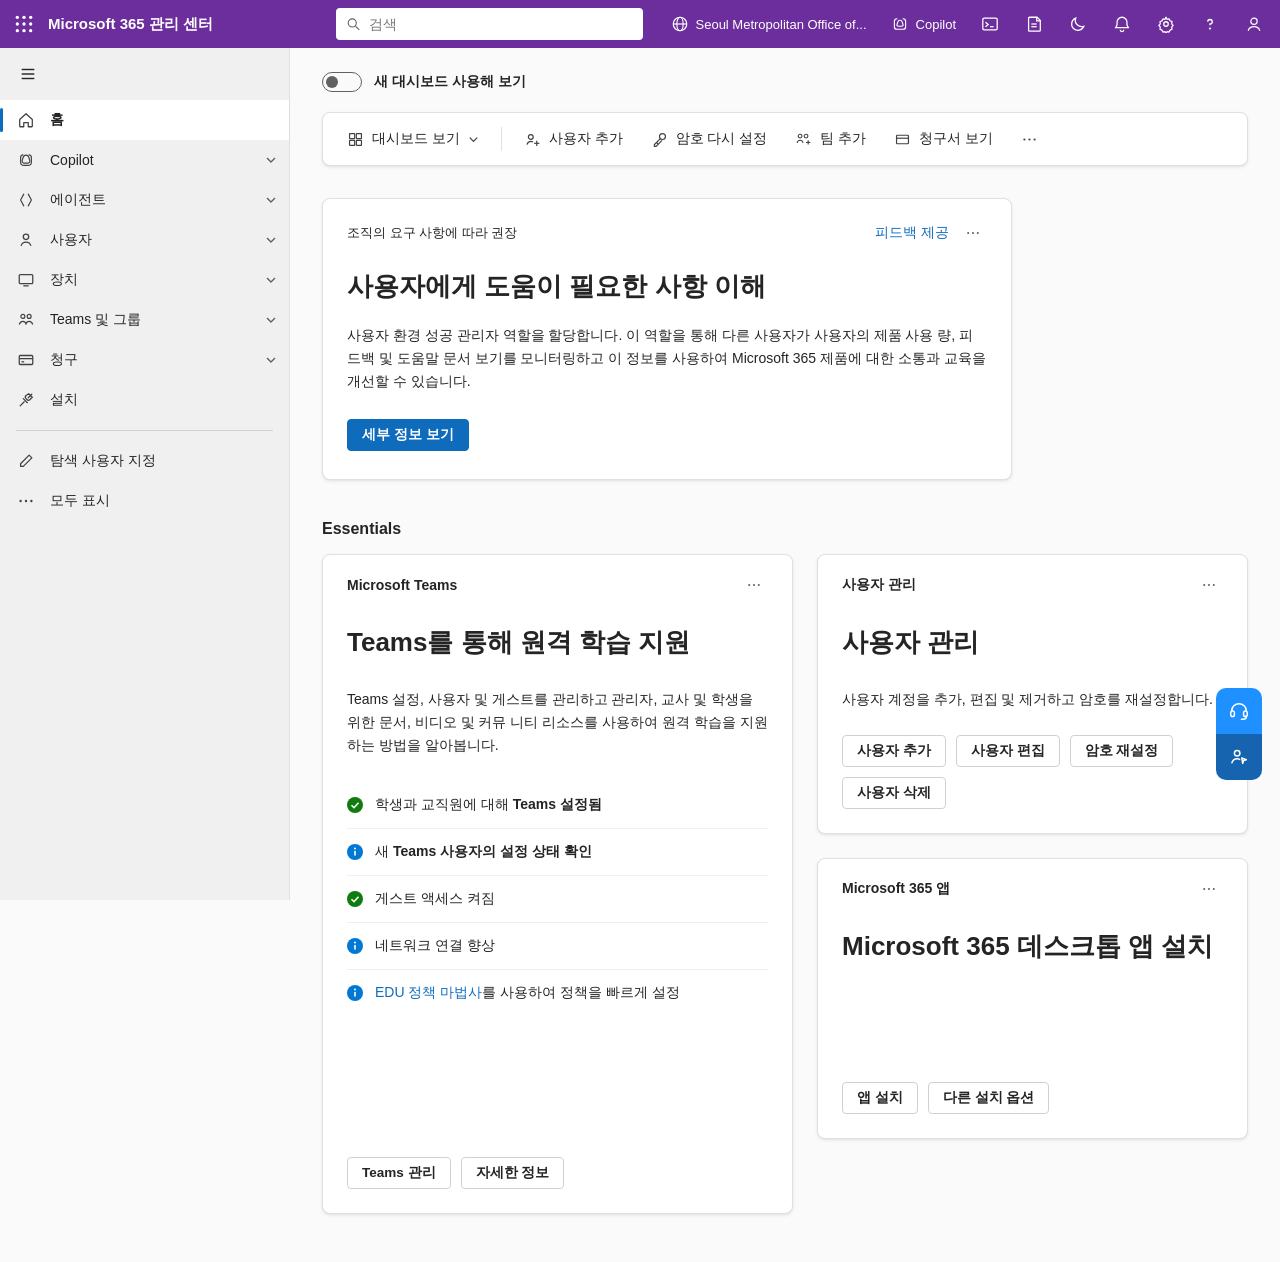
==== commit ed26ae3c: "2차 수정" ====
--- a/index.html
+++ b/index.html
@@ -996,6 +996,128 @@
   </div>
 </div>
 
+<!-- ===== 여러 사용자 추가 마법사 ===== -->
+<div class="wizard-root" id="multiUserWizard" hidden>
+  <div class="wizard-panel">
+    <div class="wizard-header">
+      <h1>여러 사용자 추가</h1>
+    </div>
+
+    <div class="wizard-body">
+      <aside class="wizard-stepper" id="mStepper"></aside>
+
+      <div class="wizard-content">
+
+        <!-- 1단계: 기본 사항 (그리드 + CSV) -->
+        <section class="m-step" data-step="1">
+          <h2 class="wizard-title">기본 사항 설정</h2>
+          <p class="wizard-desc">추가할 사용자의 정보를 직접 입력하거나, CSV 파일을 업로드하여 한 번에 추가하세요.</p>
+
+          <div class="multi-grid-wrap">
+            <table class="multi-grid" id="multiGrid"></table>
+          </div>
+          <button type="button" class="btn add-row-btn" id="mAddRow">
+            <svg viewBox="0 0 12 12" width="11" height="11" fill="none" stroke="currentColor" stroke-width="1.6">
+              <line x1="6" y1="1" x2="6" y2="11"/><line x1="1" y1="6" x2="11" y2="6"/>
+            </svg>
+            행 추가
+          </button>
+
+          <div class="section-divider"></div>
+
+          <button type="button" class="collapse-header" id="mCsvHeader">
+            <span class="collapse-title">사용자 정보가 포함된 CSV 파일 업로드</span>
+            <svg class="collapse-chevron" viewBox="0 0 12 12" width="13" height="13" fill="none" stroke="currentColor" stroke-width="1.4">
+              <polyline points="2,4 6,8 10,4"/>
+            </svg>
+          </button>
+
+          <div id="mCsvSection" hidden>
+            <p class="csv-desc">
+              CSV 파일을 사용하여 여러 사용자를 한 번에 추가할 수 있습니다. 1열은 계정(사용자 이름)이며,
+              이후 열은 이름, 성, 표시 이름 순서입니다. 아래 서식 파일을 다운로드하여 사용하세요.
+            </p>
+            <a href="#" class="inline-link csv-link" id="mCsvHeaderOnly">머리글만 포함된 CSV 파일 다운로드</a>
+            <a href="#" class="inline-link csv-link" id="mCsvSample">머리글 및 샘플 사용자 정보가 포함된 CSV 파일 다운로드</a>
+
+            <div class="csv-upload-row">
+              <button type="button" class="btn" id="mBrowseBtn">찾아보기</button>
+              <span class="csv-filename" id="mCsvFileName">선택된 파일 없음</span>
+              <input type="file" id="mCsvInput" accept=".csv" hidden>
+            </div>
+            <p class="csv-status" id="mCsvStatus"></p>
+          </div>
+        </section>
+
+        <!-- 2단계: 제품 라이선스 -->
+        <section class="m-step" data-step="2" hidden>
+          <h2 class="wizard-title">제품 라이선스 할당</h2>
+          <p class="wizard-desc">추가하는 모든 사용자에게 동일한 위치와 라이선스가 할당됩니다.</p>
+
+          <div class="form-field loc-field">
+            <label>위치 선택 <span class="req">*</span></label>
+            <select class="text-input" id="mLocation">
+              <option>한국</option>
+              <option>미국</option>
+              <option>일본</option>
+            </select>
+          </div>
+
+          <div class="section-divider"></div>
+
+          <div class="collapse-header">
+            <span class="collapse-title">라이선스(<span id="mLicCount">0</span>) <span class="req">*</span></span>
+          </div>
+
+          <label class="radio-line">
+            <input type="radio" name="mLicMode" value="assign" checked>
+            <span>사용자에게 제품 라이선스 할당</span>
+          </label>
+
+          <div class="license-list" id="mLicenseList"></div>
+
+          <label class="radio-line">
+            <input type="radio" name="mLicMode" value="none">
+            <span>제품 라이선스 없이 사용자 만들기(권장하지 않음)</span>
+          </label>
+          <p class="radio-note">
+            제품 라이선스를 할당하기 전까지는 Microsoft 365에 액세스할 수 없거나 액세스가 제한될
+            수 있습니다.
+          </p>
+        </section>
+
+        <!-- 3단계: 마침 -->
+        <section class="m-step" data-step="3" hidden>
+          <h2 class="wizard-title">검토 후 완료</h2>
+
+          <div class="review-box">
+            <div class="review-group review-intro">
+              <h3>할당된 설정</h3>
+              <p>추가를 완료하기 전에 사용자 정보 및 설정을 검토하세요.</p>
+            </div>
+            <div class="review-group">
+              <h3>추가할 사용자</h3>
+              <p id="mRevUsers">-</p>
+            </div>
+            <div class="review-group">
+              <h3>제품 라이선스</h3>
+              <p id="mRevLoc">위치: 한국</p>
+              <p id="mRevLicense">-</p>
+            </div>
+          </div>
+        </section>
+
+      </div>
+    </div>
+
+    <div class="wizard-footer">
+      <button class="btn" id="mBack" hidden>뒤로</button>
+      <button class="btn btn-primary" id="mNext" disabled>다음</button>
+      <button class="btn wizard-cancel" id="mCancel">취소</button>
+    </div>
+  </div>
+</div>
+
 <!-- ===== 마법사 취소 확인 팝업 ===== -->
 <div class="confirm-overlay" id="cancelConfirm" hidden>
   <div class="confirm-dialog">
--- a/styles.css
+++ b/styles.css
@@ -4,6 +4,9 @@
   padding: 0;
   box-sizing: border-box;
 }
+
+/* hidden 속성은 display 규칙보다 항상 우선 */
+[hidden] { display: none !important; }
 
 :root {
   --m365-purple: #6c2e9c;
@@ -1069,6 +1072,101 @@
 }
 .wizard-cancel { margin-left: auto; }
 
+/* ===== 여러 사용자 추가 ===== */
+.multi-grid-wrap {
+  overflow-x: auto;
+  margin-bottom: 14px;
+}
+
+.multi-grid {
+  width: 100%;
+  border-collapse: collapse;
+  font-size: 13.5px;
+}
+
+.multi-grid th {
+  text-align: left;
+  font-weight: 600;
+  padding: 8px 10px;
+  border-bottom: 1px solid var(--border);
+  white-space: nowrap;
+}
+
+.multi-grid td {
+  padding: 4px 4px;
+  border-bottom: 1px solid #f0f0f0;
+}
+
+.grid-input {
+  width: 100%;
+  min-width: 110px;
+  height: 32px;
+  border: 1px solid #d1d1d1;
+  border-radius: 2px;
+  padding: 0 8px;
+  font-size: 13.5px;
+  font-family: var(--font);
+  outline-color: var(--fluent-blue);
+  background: #fff;
+}
+select.grid-input { min-width: 170px; cursor: pointer; }
+
+.col-remove,
+.row-remove {
+  width: 22px;
+  height: 22px;
+  display: inline-flex;
+  align-items: center;
+  justify-content: center;
+  border-radius: 3px;
+  color: #616161;
+  vertical-align: middle;
+}
+.col-remove:hover,
+.row-remove:hover { background: #e8e8e8; color: #d13438; }
+
+.row-del-col { width: 30px; text-align: center; }
+
+.add-row-btn {
+  display: inline-flex;
+  align-items: center;
+  gap: 7px;
+  border: none;
+  color: var(--fluent-blue);
+  font-weight: 600;
+  background: none;
+  padding: 0 4px;
+}
+.add-row-btn:hover { background: none; text-decoration: underline; }
+
+.csv-desc {
+  font-size: 14px;
+  line-height: 1.65;
+  margin-bottom: 18px;
+  max-width: 720px;
+}
+
+.csv-link {
+  display: block;
+  font-size: 14px;
+  margin-bottom: 12px;
+}
+
+.csv-upload-row {
+  display: flex;
+  align-items: center;
+  gap: 14px;
+  margin: 22px 0 10px;
+}
+
+.csv-filename { font-size: 13.5px; color: var(--text-secondary); }
+
+.csv-status {
+  font-size: 13.5px;
+  color: #107c10;
+  min-height: 20px;
+}
+
 /* ===== 취소 확인 팝업 ===== */
 .confirm-overlay {
   position: fixed;
